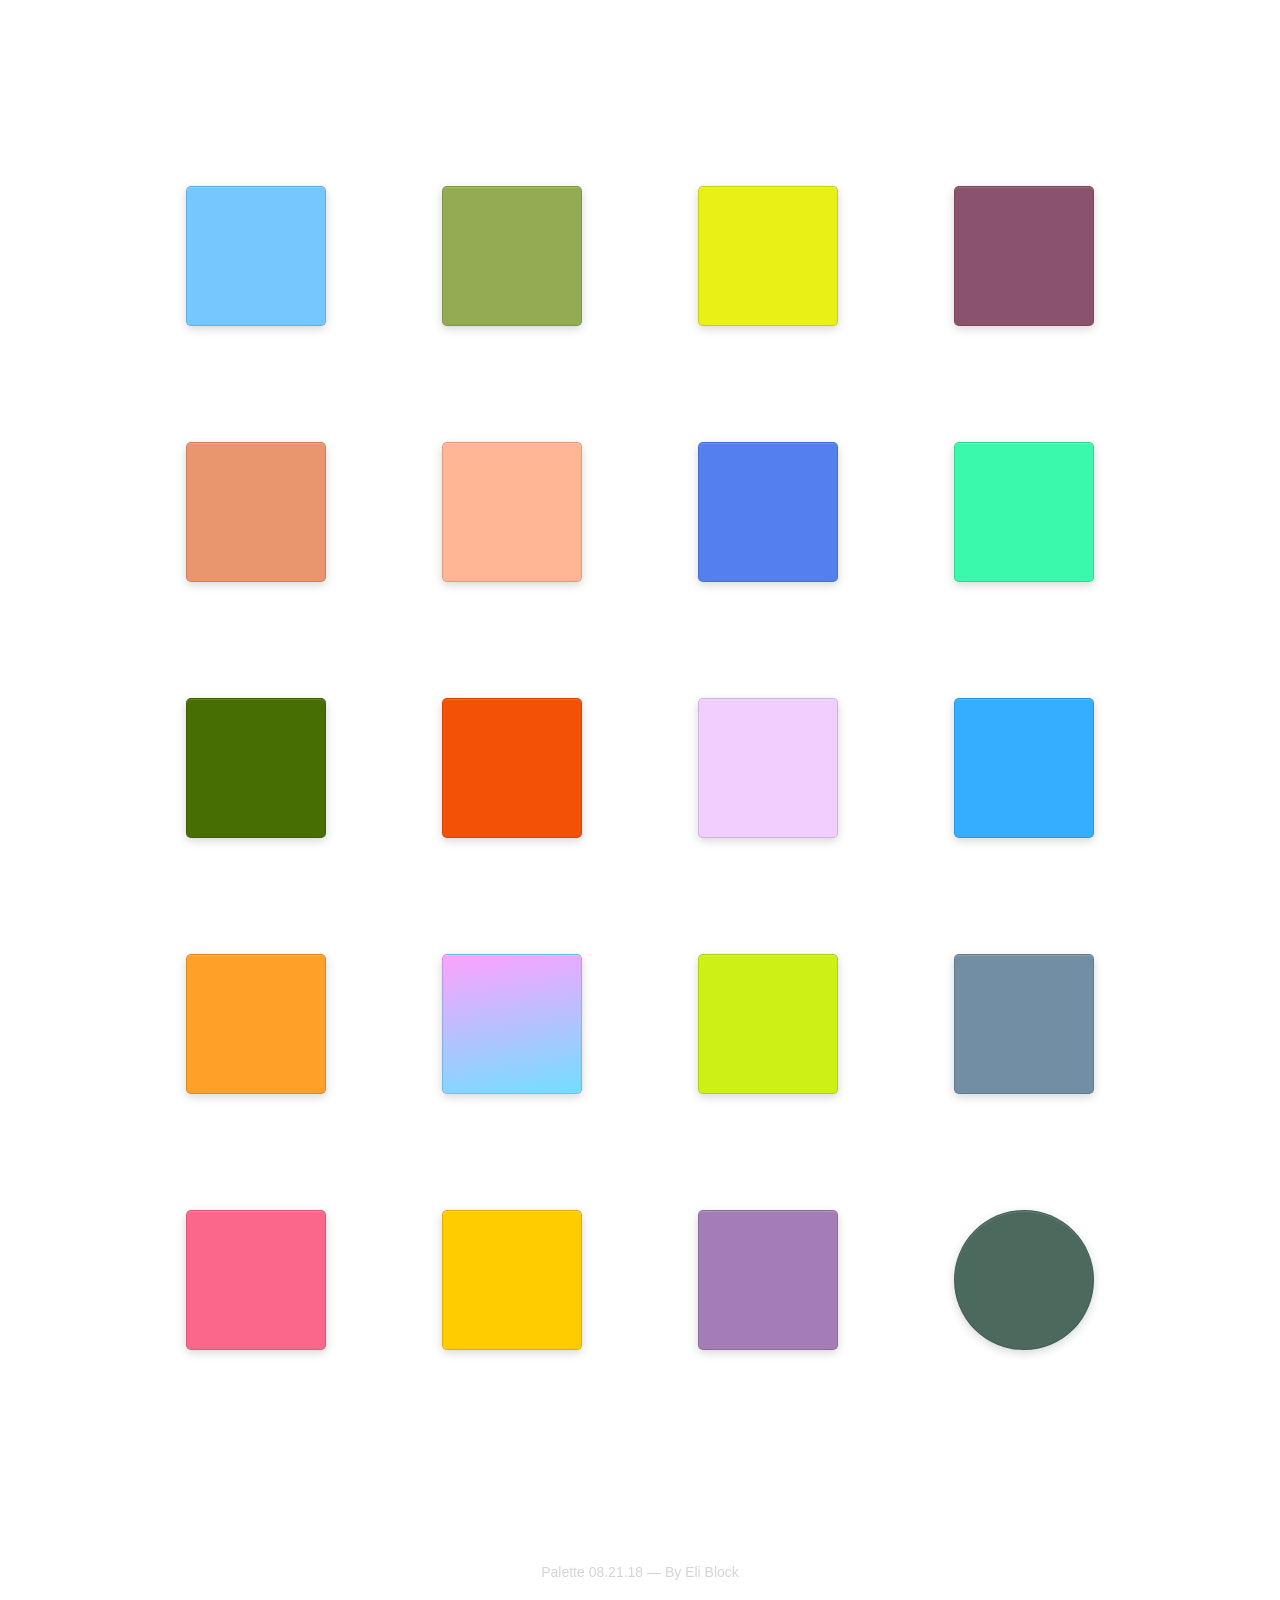
==== index.html @ 7d936fb3 "Upload from WebFlow Export" ====
<!DOCTYPE html>
<!--  This site was created in Webflow. http://www.webflow.com  -->
<!--  Last Published: Sat Jul 21 2018 19:53:54 GMT+0000 (UTC)  -->
<html data-wf-page="5b53590d4486f887988ba189" data-wf-site="5b53590d4486f80ba18ba188">
<head>
  <meta charset="utf-8">
  <title>Palette 08.21.18</title>
  <meta content="width=device-width, initial-scale=1" name="viewport">
  <meta content="Webflow" name="generator">
  <link href="css/normalize.css" rel="stylesheet" type="text/css">
  <link href="css/webflow.css" rel="stylesheet" type="text/css">
  <link href="css/palette2018.webflow.css" rel="stylesheet" type="text/css">
  <!-- [if lt IE 9]><script src="https://cdnjs.cloudflare.com/ajax/libs/html5shiv/3.7.3/html5shiv.min.js" type="text/javascript"></script><![endif] -->
  <script type="text/javascript">!function(o,c){var n=c.documentElement,t=" w-mod-";n.className+=t+"js",("ontouchstart"in o||o.DocumentTouch&&c instanceof DocumentTouch)&&(n.className+=t+"touch")}(window,document);</script>
  <link href="https://daks2k3a4ib2z.cloudfront.net/img/favicon.ico" rel="shortcut icon" type="image/x-icon">
  <link href="https://daks2k3a4ib2z.cloudfront.net/img/webclip.png" rel="apple-touch-icon">
</head>
<body>
  <div class="palette-container w-hidden-small w-hidden-tiny">
    <div class="color-row w-row">
      <div class="column w-col w-col-3 w-col-small-small-stack w-col-tiny-tiny-stack">
        <div class="color-1"><strong>#77C7FF</strong><br>Blueprint</div>
      </div>
      <div class="column-2 w-col w-col-3 w-col-small-small-stack w-col-tiny-tiny-stack">
        <div class="color-2"><strong>#93AC54</strong><br>Powder Green</div>
      </div>
      <div class="column-3 w-col w-col-3 w-col-small-small-stack w-col-tiny-tiny-stack">
        <div class="color-3"><strong>#E8F115</strong><br>Summer Green</div>
      </div>
      <div class="column-4 w-col w-col-3 w-col-small-small-stack w-col-tiny-tiny-stack">
        <div class="color-4"><strong>#8A526D</strong><br>Dark Plum</div>
      </div>
    </div>
    <div class="color-row w-row">
      <div class="column w-col w-col-3">
        <div class="color-5"><strong>#E9966F</strong><br>Dark Peach</div>
      </div>
      <div class="column-2 w-col w-col-3">
        <div class="color-6"><strong>#FFB694</strong><br>Light Peach</div>
      </div>
      <div class="column-3 w-col w-col-3">
        <div class="color-7"><strong>#547FEE</strong><br>Gate Blue</div>
      </div>
      <div class="column-4 w-col w-col-3">
        <div class="color-8"><strong>#3AF8AC</strong><br>Insight Teal</div>
      </div>
    </div>
    <div class="color-row w-row">
      <div class="column w-col w-col-3">
        <div class="color-9"><strong>#476E02</strong><br>Favorite Green</div>
      </div>
      <div class="column-2 w-col w-col-3">
        <div class="color-10"><strong>#F35206</strong><br>Foundation Red</div>
      </div>
      <div class="column-3 w-col w-col-3">
        <div class="color-11"><strong>#F0CFFF</strong><br>Eighth Grade</div>
      </div>
      <div class="column-4 w-col w-col-3">
        <div class="color-12"><strong>#34AEFF</strong><br>Solid Blue</div>
      </div>
    </div>
    <div class="color-row w-row">
      <div class="column w-col w-col-3">
        <div class="color-13"><strong>#FFA128</strong><br>Mandarinello</div>
      </div>
      <div class="column-2 w-col w-col-3">
        <div class="color-14"><strong>#FDA2FD<br>#73DEFF</strong><br>Hinn Social</div>
      </div>
      <div class="column-3 w-col w-col-3">
        <div class="color-15"><strong>#CEF115</strong><br>Ye Green</div>
      </div>
      <div class="column-4 w-col w-col-3">
        <div class="color-16"><strong>#718EA5</strong><br>Pleasant Grey</div>
      </div>
    </div>
    <div class="color-row w-row">
      <div class="column w-col w-col-3">
        <div class="color-17"><strong>#FA678A</strong><br>Trophy Pink</div>
      </div>
      <div class="column-2 w-col w-col-3">
        <div class="color-18"><strong>#FC0FC0</strong><br>Picasso Yellow</div>
      </div>
      <div class="column-3 w-col w-col-3">
        <div class="color-19"><strong>#A47DB6</strong><br>Rough Purple</div>
      </div>
      <div class="column-4 w-col w-col-3">
        <div class="color-20"><strong>#4C695E</strong><br>Gloom</div>
      </div>
    </div>
  </div>
  <div class="palette-container w-hidden-main w-hidden-medium">
    <div class="color-row w-row">
      <div class="column w-col w-col-6">
        <div class="color-1"><strong>#77C7FF</strong><br>Blueprint</div>
      </div>
      <div class="column-2 w-col w-col-6">
        <div class="color-2"><strong>#93AC54</strong><br>Powder Green</div>
      </div>
    </div>
    <div class="color-row w-row">
      <div class="column w-col w-col-6 w-col-small-small-stack">
        <div class="color-3"><strong>#E8F115</strong><br>Summer Green</div>
      </div>
      <div class="column-2 w-col w-col-6 w-col-small-small-stack">
        <div class="color-4"><strong>#8A526D</strong><br>Dark Plum</div>
      </div>
    </div>
    <div class="color-row w-row">
      <div class="column w-col w-col-6">
        <div class="color-5"><strong>#E9966F</strong><br>Dark Peach</div>
      </div>
      <div class="column-2 w-col w-col-6">
        <div class="color-6"><strong>#FFB694</strong><br>Light Peach</div>
      </div>
    </div>
    <div class="color-row w-row">
      <div class="column w-col w-col-6">
        <div class="color-7"><strong>#547FEE</strong><br>Gate Blue</div>
      </div>
      <div class="column-2 w-col w-col-6">
        <div class="color-8"><strong>#3AF8AC</strong><br>Insight Teal</div>
      </div>
    </div>
    <div class="color-row w-row">
      <div class="column w-col w-col-6">
        <div class="color-9"><strong>#476E02</strong><br>Favorite Green</div>
      </div>
      <div class="column-2 w-col w-col-6">
        <div class="color-10"><strong>#F35206</strong><br>Foundation Red</div>
      </div>
    </div>
    <div class="color-row w-row">
      <div class="column w-col w-col-6">
        <div class="color-11"><strong>#F0CFFF</strong><br>Eighth Grade</div>
      </div>
      <div class="column-2 w-col w-col-6">
        <div class="color-12"><strong>#34AEFF</strong><br>Solid Blue</div>
      </div>
    </div>
    <div class="color-row w-row">
      <div class="column w-col w-col-6">
        <div class="color-13"><strong>#FFA128</strong><br>Mandarinello</div>
      </div>
      <div class="column-2 w-col w-col-6">
        <div class="color-14"><strong>#FDA2FD<br>#73DEFF</strong><br>Hinn Social</div>
      </div>
    </div>
    <div class="color-row w-row">
      <div class="column w-col w-col-6">
        <div class="color-15"><strong>#CEF115</strong><br>Ye Green</div>
      </div>
      <div class="column-2 w-col w-col-6">
        <div class="color-16"><strong>#718EA5</strong><br>Pleasant Grey</div>
      </div>
    </div>
    <div class="color-row w-row">
      <div class="column w-col w-col-6">
        <div class="color-17"><strong>#FA678A</strong><br>Trophy Pink</div>
      </div>
      <div class="column-2 w-col w-col-6">
        <div class="color-18"><strong>#FC0FC0</strong><br>Picasso Yellow</div>
      </div>
    </div>
    <div class="color-row w-row">
      <div class="column w-col w-col-6">
        <div class="color-19"><strong>#A47DB6</strong><br>Rough Purple</div>
      </div>
      <div class="column-2 w-col w-col-6">
        <div class="color-20"><strong>#4C695E</strong><br>Gloom</div>
      </div>
    </div>
  </div>
  <div class="footer">
    <div class="text-block">Palette 08.21.18 — By <a href="http://eli-block.com" target="_blank" class="link-footer">Eli Block</a></div>
  </div>
  <script src="https://code.jquery.com/jquery-3.3.1.min.js" type="text/javascript" integrity="sha256-FgpCb/KJQlLNfOu91ta32o/NMZxltwRo8QtmkMRdAu8=" crossorigin="anonymous"></script>
  <script src="js/webflow.js" type="text/javascript"></script>
  <!-- [if lte IE 9]><script src="https://cdnjs.cloudflare.com/ajax/libs/placeholders/3.0.2/placeholders.min.js"></script><![endif] -->
</body>
</html>
---- css/webflow.css ----
@font-face {
  font-family: 'webflow-icons';
  src: url("[data-uri]") format('truetype');
  font-weight: normal;
  font-style: normal;
}
[class^="w-icon-"],
[class*=" w-icon-"] {
  /* use !important to prevent issues with browser extensions that change fonts */
  font-family: 'webflow-icons' !important;
  speak: none;
  font-style: normal;
  font-weight: normal;
  font-variant: normal;
  text-transform: none;
  line-height: 1;
  /* Better Font Rendering =========== */
  -webkit-font-smoothing: antialiased;
  -moz-osx-font-smoothing: grayscale;
}
.w-icon-slider-right:before {
  content: "\e600";
}
.w-icon-slider-left:before {
  content: "\e601";
}
.w-icon-nav-menu:before {
  content: "\e602";
}
.w-icon-arrow-down:before,
.w-icon-dropdown-toggle:before {
  content: "\e603";
}
.w-icon-file-upload-remove:before {
  content: "\e900";
}
* {
  -webkit-box-sizing: border-box;
  -moz-box-sizing: border-box;
  box-sizing: border-box;
}
html {
  height: 100%;
}
body {
  margin: 0;
  min-height: 100%;
  background-color: #fff;
  font-family: Arial, sans-serif;
  font-size: 14px;
  line-height: 20px;
  color: #333;
}
img {
  max-width: 100%;
  vertical-align: middle;
  display: inline-block;
}
html.w-mod-touch * {
  background-attachment: scroll !important;
}
.w-block {
  display: block;
}
.w-inline-block {
  max-width: 100%;
  display: inline-block;
}
.w-clearfix:before,
.w-clearfix:after {
  content: " ";
  display: table;
}
.w-clearfix:after {
  clear: both;
}
.w-hidden {
  display: none;
}
.w-button {
  display: inline-block;
  padding: 9px 15px;
  background-color: #3898EC;
  color: white;
  border: 0;
  line-height: inherit;
  text-decoration: none;
  cursor: pointer;
  border-radius: 0;
}
input.w-button {
  -webkit-appearance: button;
}
html[data-w-dynpage] [data-w-cloak] {
  color: transparent !important;
}
.w-webflow-badge,
.w-webflow-badge * {
  position: static;
  left: auto;
  top: auto;
  right: auto;
  bottom: auto;
  z-index: auto;
  display: block;
  visibility: visible;
  overflow: visible;
  overflow-x: visible;
  overflow-y: visible;
  box-sizing: border-box;
  width: auto;
  height: auto;
  max-height: none;
  max-width: none;
  min-height: 0;
  min-width: 0;
  margin: 0;
  padding: 0;
  float: none;
  clear: none;
  border: 0 none transparent;
  border-radius: 0;
  background: none;
  background-image: none;
  background-position: 0% 0%;
  background-size: auto auto;
  background-repeat: repeat;
  background-origin: padding-box;
  background-clip: border-box;
  background-attachment: scroll;
  background-color: transparent;
  box-shadow: none;
  opacity: 1.0;
  transform: none;
  transition: none;
  direction: ltr;
  font-family: inherit;
  font-weight: inherit;
  color: inherit;
  font-size: inherit;
  line-height: inherit;
  font-style: inherit;
  font-variant: inherit;
  text-align: inherit;
  letter-spacing: inherit;
  text-decoration: inherit;
  text-indent: 0;
  text-transform: inherit;
  list-style-type: disc;
  text-shadow: none;
  font-smoothing: auto;
  vertical-align: baseline;
  cursor: inherit;
  white-space: inherit;
  word-break: normal;
  word-spacing: normal;
  word-wrap: normal;
}
.w-webflow-badge {
  position: fixed !important;
  display: inline-block !important;
  visibility: visible !important;
  opacity: 1 !important;
  z-index: 2147483647 !important;
  top: auto !important;
  right: 12px !important;
  bottom: 12px !important;
  left: auto !important;
  color: #AAADB0 !important;
  background-color: #fff !important;
  border-radius: 3px !important;
  padding: 6px 8px 6px 6px !important;
  font-size: 12px !important;
  opacity: 1.0 !important;
  line-height: 14px !important;
  text-decoration: none !important;
  transform: none !important;
  margin: 0 !important;
  width: auto !important;
  height: auto !important;
  overflow: visible !important;
  white-space: nowrap;
  box-shadow: 0 0 0 1px rgba(0, 0, 0, 0.1), 0px 1px 3px rgba(0, 0, 0, 0.1);
}
.w-webflow-badge > img {
  display: inline-block !important;
  visibility: visible !important;
  opacity: 1 !important;
  vertical-align: middle !important;
}
h1,
h2,
h3,
h4,
h5,
h6 {
  font-weight: bold;
  margin-bottom: 10px;
}
h1 {
  font-size: 38px;
  line-height: 44px;
  margin-top: 20px;
}
h2 {
  font-size: 32px;
  line-height: 36px;
  margin-top: 20px;
}
h3 {
  font-size: 24px;
  line-height: 30px;
  margin-top: 20px;
}
h4 {
  font-size: 18px;
  line-height: 24px;
  margin-top: 10px;
}
h5 {
  font-size: 14px;
  line-height: 20px;
  margin-top: 10px;
}
h6 {
  font-size: 12px;
  line-height: 18px;
  margin-top: 10px;
}
p {
  margin-top: 0;
  margin-bottom: 10px;
}
blockquote {
  margin: 0 0 10px 0;
  padding: 10px 20px;
  border-left: 5px solid #E2E2E2;
  font-size: 18px;
  line-height: 22px;
}
figure {
  margin: 0;
  margin-bottom: 10px;
}
figcaption {
  margin-top: 5px;
  text-align: center;
}
ul,
ol {
  margin-top: 0px;
  margin-bottom: 10px;
  padding-left: 40px;
}
.w-list-unstyled {
  padding-left: 0;
  list-style: none;
}
.w-embed:before,
.w-embed:after {
  content: " ";
  display: table;
}
.w-embed:after {
  clear: both;
}
.w-video {
  width: 100%;
  position: relative;
  padding: 0;
}
.w-video iframe,
.w-video object,
.w-video embed {
  position: absolute;
  top: 0;
  left: 0;
  width: 100%;
  height: 100%;
}
fieldset {
  padding: 0;
  margin: 0;
  border: 0;
}
button,
html input[type="button"],
input[type="reset"] {
  border: 0;
  cursor: pointer;
  -webkit-appearance: button;
}
.w-form {
  margin: 0 0 15px;
}
.w-form-done {
  display: none;
  padding: 20px;
  text-align: center;
  background-color: #dddddd;
}
.w-form-fail {
  display: none;
  margin-top: 10px;
  padding: 10px;
  background-color: #ffdede;
}
label {
  display: block;
  margin-bottom: 5px;
  font-weight: bold;
}
.w-input,
.w-select {
  display: block;
  width: 100%;
  height: 38px;
  padding: 8px 12px;
  margin-bottom: 10px;
  font-size: 14px;
  line-height: 1.428571429;
  color: #333333;
  vertical-align: middle;
  background-color: #ffffff;
  border: 1px solid #cccccc;
}
.w-input:-moz-placeholder,
.w-select:-moz-placeholder {
  color: #999;
}
.w-input::-moz-placeholder,
.w-select::-moz-placeholder {
  color: #999;
  opacity: 1;
}
.w-input:-ms-input-placeholder,
.w-select:-ms-input-placeholder {
  color: #999;
}
.w-input::-webkit-input-placeholder,
.w-select::-webkit-input-placeholder {
  color: #999;
}
.w-input:focus,
.w-select:focus {
  border-color: #3898EC;
  outline: 0;
}
.w-input[disabled],
.w-select[disabled],
.w-input[readonly],
.w-select[readonly],
fieldset[disabled] .w-input,
fieldset[disabled] .w-select {
  cursor: not-allowed;
  background-color: #eeeeee;
}
textarea.w-input,
textarea.w-select {
  height: auto;
}
.w-select {
  background-image: -webkit-linear-gradient(white 0%, #f3f3f3 100%);
  background-image: linear-gradient(white 0%, #f3f3f3 100%);
}
.w-select[multiple] {
  height: auto;
}
.w-form-label {
  display: inline-block;
  cursor: pointer;
  font-weight: normal;
  margin-bottom: 0px;
}
.w-checkbox,
.w-radio {
  display: block;
  margin-bottom: 5px;
  padding-left: 20px;
}
.w-checkbox:before,
.w-radio:before,
.w-checkbox:after,
.w-radio:after {
  content: " ";
  display: table;
}
.w-checkbox:after,
.w-radio:after {
  clear: both;
}
.w-checkbox-input,
.w-radio-input {
  margin: 4px 0 0;
  margin-top: 1px \9;
  line-height: normal;
  float: left;
  margin-left: -20px;
}
.w-radio-input {
  margin-top: 3px;
}
.w-file-upload {
  display: block;
  margin-bottom: 10px;
}
.w-file-upload-input {
  width: 0.1px;
  height: 0.1px;
  opacity: 0;
  overflow: hidden;
  position: absolute;
  z-index: -100;
}
.w-file-upload-default,
.w-file-upload-uploading,
.w-file-upload-success {
  display: inline-block;
  color: #333333;
}
.w-file-upload-error {
  display: block;
  margin-top: 10px;
}
.w-file-upload-default.w-hidden,
.w-file-upload-uploading.w-hidden,
.w-file-upload-error.w-hidden,
.w-file-upload-success.w-hidden {
  display: none;
}
.w-file-upload-uploading-btn {
  display: inline-block;
  font-size: 14px;
  font-weight: normal;
  cursor: pointer;
  margin: 0;
  padding: 8px 12px 8px 40px;
  border: 1px solid #cccccc;
  background-color: #fafafa;
  background-image: url("[data-uri]");
  background-position: 12px 50%;
  background-size: 20px 20px;
  background-repeat: no-repeat;
}
.w-file-upload-file {
  display: flex;
  flex-grow: 1;
  justify-content: space-between;
  margin: 0;
  padding: 8px 9px 8px 11px;
  border: 1px solid #cccccc;
  background-color: #fafafa;
}
.w-file-upload-file-name {
  font-size: 14px;
  font-weight: normal;
  display: block;
}
.w-file-remove-link {
  margin-top: 3px;
  margin-left: 10px;
  width: auto;
  height: auto;
  padding: 3px;
  display: block;
  cursor: pointer;
}
.w-icon-file-upload-remove {
  margin: auto;
  font-size: 10px;
}
.w-file-upload-error-msg {
  display: inline-block;
  color: #ea384c;
  padding: 2px 0;
}
.w-file-upload-info {
  display: inline-block;
  line-height: 38px;
  padding: 0 12px;
}
.w-file-upload-label {
  display: inline-block;
  font-size: 14px;
  font-weight: normal;
  cursor: pointer;
  margin: 0;
  padding: 8px 12px 8px 40px;
  border: 1px solid #cccccc;
  background-color: #fafafa;
  background-image: url("[data-uri]");
  background-position: 12px 50%;
  background-size: 20px 20px;
  background-repeat: no-repeat;
}
.w-icon-file-upload {
  width: 20px;
  height: 20px;
  margin-right: 8px;
}
.w-icon-file-upload-svg {
  width: 100%;
  height: 100%;
}
.w-container {
  margin-left: auto;
  margin-right: auto;
  max-width: 940px;
}
.w-container:before,
.w-container:after {
  content: " ";
  display: table;
}
.w-container:after {
  clear: both;
}
.w-container .w-row {
  margin-left: -10px;
  margin-right: -10px;
}
.w-row:before,
.w-row:after {
  content: " ";
  display: table;
}
.w-row:after {
  clear: both;
}
.w-row .w-row {
  margin-left: 0;
  margin-right: 0;
}
.w-col {
  position: relative;
  float: left;
  width: 100%;
  min-height: 1px;
  padding-left: 10px;
  padding-right: 10px;
}
.w-col .w-col {
  padding-left: 0;
  padding-right: 0;
}
.w-col-1 {
  width: 8.33333333%;
}
.w-col-2 {
  width: 16.66666667%;
}
.w-col-3 {
  width: 25%;
}
.w-col-4 {
  width: 33.33333333%;
}
.w-col-5 {
  width: 41.66666667%;
}
.w-col-6 {
  width: 50%;
}
.w-col-7 {
  width: 58.33333333%;
}
.w-col-8 {
  width: 66.66666667%;
}
.w-col-9 {
  width: 75%;
}
.w-col-10 {
  width: 83.33333333%;
}
.w-col-11 {
  width: 91.66666667%;
}
.w-col-12 {
  width: 100%;
}
.w-hidden-main {
  display: none !important;
}
@media screen and (max-width: 991px) {
  .w-container {
    max-width: 728px;
  }
  .w-hidden-main {
    display: inherit !important;
  }
  .w-hidden-medium {
    display: none !important;
  }
  .w-col-medium-1 {
    width: 8.33333333%;
  }
  .w-col-medium-2 {
    width: 16.66666667%;
  }
  .w-col-medium-3 {
    width: 25%;
  }
  .w-col-medium-4 {
    width: 33.33333333%;
  }
  .w-col-medium-5 {
    width: 41.66666667%;
  }
  .w-col-medium-6 {
    width: 50%;
  }
  .w-col-medium-7 {
    width: 58.33333333%;
  }
  .w-col-medium-8 {
    width: 66.66666667%;
  }
  .w-col-medium-9 {
    width: 75%;
  }
  .w-col-medium-10 {
    width: 83.33333333%;
  }
  .w-col-medium-11 {
    width: 91.66666667%;
  }
  .w-col-medium-12 {
    width: 100%;
  }
  .w-col-stack {
    width: 100%;
    left: auto;
    right: auto;
  }
}
@media screen and (max-width: 767px) {
  .w-hidden-main {
    display: inherit !important;
  }
  .w-hidden-medium {
    display: inherit !important;
  }
  .w-hidden-small {
    display: none !important;
  }
  .w-row,
  .w-container .w-row {
    margin-left: 0;
    margin-right: 0;
  }
  .w-col {
    width: 100%;
    left: auto;
    right: auto;
  }
  .w-col-small-1 {
    width: 8.33333333%;
  }
  .w-col-small-2 {
    width: 16.66666667%;
  }
  .w-col-small-3 {
    width: 25%;
  }
  .w-col-small-4 {
    width: 33.33333333%;
  }
  .w-col-small-5 {
    width: 41.66666667%;
  }
  .w-col-small-6 {
    width: 50%;
  }
  .w-col-small-7 {
    width: 58.33333333%;
  }
  .w-col-small-8 {
    width: 66.66666667%;
  }
  .w-col-small-9 {
    width: 75%;
  }
  .w-col-small-10 {
    width: 83.33333333%;
  }
  .w-col-small-11 {
    width: 91.66666667%;
  }
  .w-col-small-12 {
    width: 100%;
  }
}
@media screen and (max-width: 479px) {
  .w-container {
    max-width: none;
  }
  .w-hidden-main {
    display: inherit !important;
  }
  .w-hidden-medium {
    display: inherit !important;
  }
  .w-hidden-small {
    display: inherit !important;
  }
  .w-hidden-tiny {
    display: none !important;
  }
  .w-col {
    width: 100%;
  }
  .w-col-tiny-1 {
    width: 8.33333333%;
  }
  .w-col-tiny-2 {
    width: 16.66666667%;
  }
  .w-col-tiny-3 {
    width: 25%;
  }
  .w-col-tiny-4 {
    width: 33.33333333%;
  }
  .w-col-tiny-5 {
    width: 41.66666667%;
  }
  .w-col-tiny-6 {
    width: 50%;
  }
  .w-col-tiny-7 {
    width: 58.33333333%;
  }
  .w-col-tiny-8 {
    width: 66.66666667%;
  }
  .w-col-tiny-9 {
    width: 75%;
  }
  .w-col-tiny-10 {
    width: 83.33333333%;
  }
  .w-col-tiny-11 {
    width: 91.66666667%;
  }
  .w-col-tiny-12 {
    width: 100%;
  }
}
.w-widget {
  position: relative;
}
.w-widget-map {
  width: 100%;
  height: 400px;
}
.w-widget-map label {
  width: auto;
  display: inline;
}
.w-widget-map img {
  max-width: inherit;
}
.w-widget-map .gm-style-iw {
  width: 90% !important;
  height: auto !important;
  top: 7px !important;
  left: 6% !important;
  display: inline;
  text-align: center;
  overflow: hidden;
}
.w-widget-map .gm-style-iw + div {
  display: none;
}
.w-widget-twitter {
  overflow: hidden;
}
.w-widget-twitter-count-shim {
  display: inline-block;
  vertical-align: top;
  position: relative;
  width: 28px;
  height: 20px;
  text-align: center;
  background: white;
  border: #758696 solid 1px;
  border-radius: 3px;
}
.w-widget-twitter-count-shim * {
  pointer-events: none;
  -webkit-user-select: none;
  -moz-user-select: none;
  -ms-user-select: none;
  user-select: none;
}
.w-widget-twitter-count-shim .w-widget-twitter-count-inner {
  position: relative;
  font-size: 15px;
  line-height: 12px;
  text-align: center;
  color: #999;
  font-family: serif;
}
.w-widget-twitter-count-shim .w-widget-twitter-count-clear {
  position: relative;
  display: block;
}
.w-widget-twitter-count-shim.w--large {
  width: 36px;
  height: 28px;
  margin-left: 7px;
}
.w-widget-twitter-count-shim.w--large .w-widget-twitter-count-inner {
  font-size: 18px;
  line-height: 18px;
}
.w-widget-twitter-count-shim:not(.w--vertical) {
  margin-left: 5px;
  margin-right: 8px;
}
.w-widget-twitter-count-shim:not(.w--vertical).w--large {
  margin-left: 6px;
}
.w-widget-twitter-count-shim:not(.w--vertical):before,
.w-widget-twitter-count-shim:not(.w--vertical):after {
  top: 50%;
  left: 0;
  border: solid transparent;
  content: " ";
  height: 0;
  width: 0;
  position: absolute;
  pointer-events: none;
}
.w-widget-twitter-count-shim:not(.w--vertical):before {
  border-color: rgba(117, 134, 150, 0);
  border-right-color: #5d6c7b;
  border-width: 4px;
  margin-left: -9px;
  margin-top: -4px;
}
.w-widget-twitter-count-shim:not(.w--vertical).w--large:before {
  border-width: 5px;
  margin-left: -10px;
  margin-top: -5px;
}
.w-widget-twitter-count-shim:not(.w--vertical):after {
  border-color: rgba(255, 255, 255, 0);
  border-right-color: white;
  border-width: 4px;
  margin-left: -8px;
  margin-top: -4px;
}
.w-widget-twitter-count-shim:not(.w--vertical).w--large:after {
  border-width: 5px;
  margin-left: -9px;
  margin-top: -5px;
}
.w-widget-twitter-count-shim.w--vertical {
  width: 61px;
  height: 33px;
  margin-bottom: 8px;
}
.w-widget-twitter-count-shim.w--vertical:before,
.w-widget-twitter-count-shim.w--vertical:after {
  top: 100%;
  left: 50%;
  border: solid transparent;
  content: " ";
  height: 0;
  width: 0;
  position: absolute;
  pointer-events: none;
}
.w-widget-twitter-count-shim.w--vertical:before {
  border-color: rgba(117, 134, 150, 0);
  border-top-color: #5d6c7b;
  border-width: 5px;
  margin-left: -5px;
}
.w-widget-twitter-count-shim.w--vertical:after {
  border-color: rgba(255, 255, 255, 0);
  border-top-color: white;
  border-width: 4px;
  margin-left: -4px;
}
.w-widget-twitter-count-shim.w--vertical .w-widget-twitter-count-inner {
  font-size: 18px;
  line-height: 22px;
}
.w-widget-twitter-count-shim.w--vertical.w--large {
  width: 76px;
}
.w-widget-gplus {
  overflow: hidden;
}
.w-background-video {
  position: relative;
  overflow: hidden;
  height: 500px;
  color: white;
}
.w-background-video > video {
  background-size: cover;
  background-position: 50% 50%;
  position: absolute;
  right: -100%;
  bottom: -100%;
  top: -100%;
  left: -100%;
  margin: auto;
  min-width: 100%;
  min-height: 100%;
  z-index: -100;
}
.w-background-video > video::-webkit-media-controls-start-playback-button {
  display: none !important;
  -webkit-appearance: none;
}
.w-slider {
  position: relative;
  height: 300px;
  text-align: center;
  background: #dddddd;
  clear: both;
  -webkit-tap-highlight-color: rgba(0, 0, 0, 0);
  tap-highlight-color: rgba(0, 0, 0, 0);
}
.w-slider-mask {
  position: relative;
  display: block;
  overflow: hidden;
  z-index: 1;
  left: 0;
  right: 0;
  height: 100%;
  white-space: nowrap;
}
.w-slide {
  position: relative;
  display: inline-block;
  vertical-align: top;
  width: 100%;
  height: 100%;
  white-space: normal;
  text-align: left;
}
.w-slider-nav {
  position: absolute;
  z-index: 2;
  top: auto;
  right: 0;
  bottom: 0;
  left: 0;
  margin: auto;
  padding-top: 10px;
  height: 40px;
  text-align: center;
  -webkit-tap-highlight-color: rgba(0, 0, 0, 0);
  tap-highlight-color: rgba(0, 0, 0, 0);
}
.w-slider-nav.w-round > div {
  border-radius: 100%;
}
.w-slider-nav.w-num > div {
  width: auto;
  height: auto;
  padding: 0.2em 0.5em;
  font-size: inherit;
  line-height: inherit;
}
.w-slider-nav.w-shadow > div {
  box-shadow: 0 0 3px rgba(51, 51, 51, 0.4);
}
.w-slider-nav-invert {
  color: #fff;
}
.w-slider-nav-invert > div {
  background-color: rgba(34, 34, 34, 0.4);
}
.w-slider-nav-invert > div.w-active {
  background-color: #222;
}
.w-slider-dot {
  position: relative;
  display: inline-block;
  width: 1em;
  height: 1em;
  background-color: rgba(255, 255, 255, 0.4);
  cursor: pointer;
  margin: 0 3px 0.5em;
  transition: background-color 100ms, color 100ms;
}
.w-slider-dot.w-active {
  background-color: #fff;
}
.w-slider-arrow-left,
.w-slider-arrow-right {
  position: absolute;
  width: 80px;
  top: 0;
  right: 0;
  bottom: 0;
  left: 0;
  margin: auto;
  cursor: pointer;
  overflow: hidden;
  color: white;
  font-size: 40px;
  -webkit-tap-highlight-color: rgba(0, 0, 0, 0);
  tap-highlight-color: rgba(0, 0, 0, 0);
  -webkit-user-select: none;
  -moz-user-select: none;
  -ms-user-select: none;
  user-select: none;
}
.w-slider-arrow-left [class^="w-icon-"],
.w-slider-arrow-right [class^="w-icon-"],
.w-slider-arrow-left [class*=" w-icon-"],
.w-slider-arrow-right [class*=" w-icon-"] {
  position: absolute;
}
.w-slider-arrow-left {
  z-index: 3;
  right: auto;
}
.w-slider-arrow-right {
  z-index: 4;
  left: auto;
}
.w-icon-slider-left,
.w-icon-slider-right {
  top: 0;
  right: 0;
  bottom: 0;
  left: 0;
  margin: auto;
  width: 1em;
  height: 1em;
}
.w-dropdown {
  display: inline-block;
  position: relative;
  text-align: left;
  margin-left: auto;
  margin-right: auto;
  z-index: 900;
}
.w-dropdown-btn,
.w-dropdown-toggle,
.w-dropdown-link {
  position: relative;
  vertical-align: top;
  text-decoration: none;
  color: #222222;
  padding: 20px;
  text-align: left;
  margin-left: auto;
  margin-right: auto;
  white-space: nowrap;
}
.w-dropdown-toggle {
  -webkit-user-select: none;
  -moz-user-select: none;
  -ms-user-select: none;
  user-select: none;
  display: inline-block;
  cursor: pointer;
  padding-right: 40px;
}
.w-icon-dropdown-toggle {
  position: absolute;
  top: 0;
  right: 0;
  bottom: 0;
  margin: auto;
  margin-right: 20px;
  width: 1em;
  height: 1em;
}
.w-dropdown-list {
  position: absolute;
  background: #dddddd;
  display: none;
  min-width: 100%;
}
.w-dropdown-list.w--open {
  display: block;
}
.w-dropdown-link {
  padding: 10px 20px;
  display: block;
  color: #222222;
}
.w-dropdown-link.w--current {
  color: #0082f3;
}
.w-nav[data-collapse="all"] .w-dropdown,
.w-nav[data-collapse="all"] .w-dropdown-toggle {
  display: block;
}
.w-nav[data-collapse="all"] .w-dropdown-list {
  position: static;
}
@media screen and (max-width: 991px) {
  .w-nav[data-collapse="medium"] .w-dropdown,
  .w-nav[data-collapse="medium"] .w-dropdown-toggle {
    display: block;
  }
  .w-nav[data-collapse="medium"] .w-dropdown-list {
    position: static;
  }
}
@media screen and (max-width: 767px) {
  .w-nav[data-collapse="small"] .w-dropdown,
  .w-nav[data-collapse="small"] .w-dropdown-toggle {
    display: block;
  }
  .w-nav[data-collapse="small"] .w-dropdown-list {
    position: static;
  }
  .w-nav-brand {
    padding-left: 10px;
  }
}
@media screen and (max-width: 479px) {
  .w-nav[data-collapse="tiny"] .w-dropdown,
  .w-nav[data-collapse="tiny"] .w-dropdown-toggle {
    display: block;
  }
  .w-nav[data-collapse="tiny"] .w-dropdown-list {
    position: static;
  }
}
/**
 * ## Note
 * Safari (on both iOS and OS X) does not handle viewport units (vh, vw) well.
 * For example percentage units do not work on descendants of elements that
 * have any dimensions expressed in viewport units. It also doesn’t handle them at
 * all in `calc()`.
 */
/**
 * Wrapper around all lightbox elements
 *
 * 1. Since the lightbox can receive focus, IE also gives it an outline.
 * 2. Fixes flickering on Chrome when a transition is in progress
 *    underneath the lightbox.
 */
.w-lightbox-backdrop {
  color: #000;
  cursor: auto;
  font-family: serif;
  font-size: medium;
  font-style: normal;
  font-variant: normal;
  font-weight: normal;
  letter-spacing: normal;
  line-height: normal;
  list-style: disc;
  text-align: start;
  text-indent: 0;
  text-shadow: none;
  text-transform: none;
  visibility: visible;
  white-space: normal;
  word-break: normal;
  word-spacing: normal;
  word-wrap: normal;
  position: fixed;
  top: 0;
  right: 0;
  bottom: 0;
  left: 0;
  color: #fff;
  font-family: "Helvetica Neue", Helvetica, Ubuntu, "Segoe UI", Verdana, sans-serif;
  font-size: 17px;
  line-height: 1.2;
  font-weight: 300;
  text-align: center;
  background: rgba(0, 0, 0, 0.9);
  z-index: 2000;
  outline: 0;
  /* 1 */
  opacity: 0;
  -webkit-user-select: none;
  -moz-user-select: none;
  -ms-user-select: none;
  -webkit-tap-highlight-color: transparent;
  -webkit-transform: translate(0, 0);
  /* 2 */
}
/**
 * Neat trick to bind the rubberband effect to our canvas instead of the whole
 * document on iOS. It also prevents a bug that causes the document underneath to scroll.
 */
.w-lightbox-backdrop,
.w-lightbox-container {
  height: 100%;
  overflow: auto;
  -webkit-overflow-scrolling: touch;
}
.w-lightbox-content {
  position: relative;
  height: 100vh;
  overflow: hidden;
}
.w-lightbox-view {
  position: absolute;
  width: 100vw;
  height: 100vh;
  opacity: 0;
}
.w-lightbox-view:before {
  content: "";
  height: 100vh;
}
/* .w-lightbox-content */
.w-lightbox-group,
.w-lightbox-group .w-lightbox-view,
.w-lightbox-group .w-lightbox-view:before {
  height: 86vh;
}
.w-lightbox-frame,
.w-lightbox-view:before {
  display: inline-block;
  vertical-align: middle;
}
/*
 * 1. Remove default margin set by user-agent on the <figure> element.
 */
.w-lightbox-figure {
  position: relative;
  margin: 0;
  /* 1 */
}
.w-lightbox-group .w-lightbox-figure {
  cursor: pointer;
}
/**
 * IE adds image dimensions as width and height attributes on the IMG tag,
 * but we need both width and height to be set to auto to enable scaling.
 */
.w-lightbox-img {
  width: auto;
  height: auto;
  max-width: none;
}
/**
 * 1. Reset if style is set by user on "All Images"
 */
.w-lightbox-image {
  display: block;
  float: none;
  /* 1 */
  max-width: 100vw;
  max-height: 100vh;
}
.w-lightbox-group .w-lightbox-image {
  max-height: 86vh;
}
.w-lightbox-caption {
  position: absolute;
  right: 0;
  bottom: 0;
  left: 0;
  padding: .5em 1em;
  background: rgba(0, 0, 0, 0.4);
  text-align: left;
  text-overflow: ellipsis;
  white-space: nowrap;
  overflow: hidden;
}
.w-lightbox-embed {
  position: absolute;
  top: 0;
  right: 0;
  bottom: 0;
  left: 0;
  width: 100%;
  height: 100%;
}
.w-lightbox-control {
  position: absolute;
  top: 0;
  width: 4em;
  background-size: 24px;
  background-repeat: no-repeat;
  background-position: center;
  cursor: pointer;
  -webkit-transition: all .3s;
  transition: all .3s;
}
.w-lightbox-left {
  display: none;
  bottom: 0;
  left: 0;
  /* <svg xmlns="http://www.w3.org/2000/svg" viewBox="-20 0 24 40" width="24" height="40"><g transform="rotate(45)"><path d="m0 0h5v23h23v5h-28z" opacity=".4"/><path d="m1 1h3v23h23v3h-26z" fill="#fff"/></g></svg> */
  background-image: url("[data-uri]");
}
.w-lightbox-right {
  display: none;
  right: 0;
  bottom: 0;
  /* <svg xmlns="http://www.w3.org/2000/svg" viewBox="-4 0 24 40" width="24" height="40"><g transform="rotate(45)"><path d="m0-0h28v28h-5v-23h-23z" opacity=".4"/><path d="m1 1h26v26h-3v-23h-23z" fill="#fff"/></g></svg> */
  background-image: url("[data-uri]");
}
/*
 * Without specifying the with and height inside the SVG, all versions of IE render the icon too small.
 * The bug does not seem to manifest itself if the elements are tall enough such as the above arrows.
 * (http://stackoverflow.com/questions/16092114/background-size-differs-in-internet-explorer)
 */
.w-lightbox-close {
  right: 0;
  height: 2.6em;
  /* <svg xmlns="http://www.w3.org/2000/svg" viewBox="-4 0 18 17" width="18" height="17"><g transform="rotate(45)"><path d="m0 0h7v-7h5v7h7v5h-7v7h-5v-7h-7z" opacity=".4"/><path d="m1 1h7v-7h3v7h7v3h-7v7h-3v-7h-7z" fill="#fff"/></g></svg> */
  background-image: url("[data-uri]");
  background-size: 18px;
}
/**
 * 1. All IE versions add extra space at the bottom without this.
 */
.w-lightbox-strip {
  position: absolute;
  bottom: 0;
  left: 0;
  right: 0;
  padding: 0 1vh;
  line-height: 0;
  /* 1 */
  white-space: nowrap;
  overflow-x: auto;
  overflow-y: hidden;
}
/*
 * 1. We use content-box to avoid having to do `width: calc(10vh + 2vw)`
 *    which doesn’t work in Safari anyway.
 * 2. Chrome renders images pixelated when switching to GPU. Making sure
 *    the parent is also rendered on the GPU (by setting translate3d for
 *    example) fixes this behavior.
 */
.w-lightbox-item {
  display: inline-block;
  width: 10vh;
  padding: 2vh 1vh;
  box-sizing: content-box;
  /* 1 */
  cursor: pointer;
  -webkit-transform: translate3d(0, 0, 0);
  /* 2 */
}
.w-lightbox-active {
  opacity: .3;
}
.w-lightbox-thumbnail {
  position: relative;
  height: 10vh;
  background: #222;
  overflow: hidden;
}
.w-lightbox-thumbnail-image {
  position: absolute;
  top: 0;
  left: 0;
}
.w-lightbox-thumbnail .w-lightbox-tall {
  top: 50%;
  width: 100%;
  -webkit-transform: translate(0, -50%);
  -ms-transform: translate(0, -50%);
  transform: translate(0, -50%);
}
.w-lightbox-thumbnail .w-lightbox-wide {
  left: 50%;
  height: 100%;
  -webkit-transform: translate(-50%, 0);
  -ms-transform: translate(-50%, 0);
  transform: translate(-50%, 0);
}
/*
 * Spinner
 *
 * Absolute pixel values are used to avoid rounding errors that would cause
 * the white spinning element to be misaligned with the track.
 */
.w-lightbox-spinner {
  position: absolute;
  top: 50%;
  left: 50%;
  box-sizing: border-box;
  width: 40px;
  height: 40px;
  margin-top: -20px;
  margin-left: -20px;
  border: 5px solid rgba(0, 0, 0, 0.4);
  border-radius: 50%;
  -webkit-animation: spin .8s infinite linear;
  animation: spin .8s infinite linear;
}
.w-lightbox-spinner:after {
  content: "";
  position: absolute;
  top: -4px;
  right: -4px;
  bottom: -4px;
  left: -4px;
  border: 3px solid transparent;
  border-bottom-color: #fff;
  border-radius: 50%;
}
/*
 * Utility classes
 */
.w-lightbox-hide {
  display: none;
}
.w-lightbox-noscroll {
  overflow: hidden;
}
@media (min-width: 768px) {
  .w-lightbox-content {
    height: 96vh;
    margin-top: 2vh;
  }
  .w-lightbox-view,
  .w-lightbox-view:before {
    height: 96vh;
  }
  /* .w-lightbox-content */
  .w-lightbox-group,
  .w-lightbox-group .w-lightbox-view,
  .w-lightbox-group .w-lightbox-view:before {
    height: 84vh;
  }
  .w-lightbox-image {
    max-width: 96vw;
    max-height: 96vh;
  }
  .w-lightbox-group .w-lightbox-image {
    max-width: 82.3vw;
    max-height: 84vh;
  }
  .w-lightbox-left,
  .w-lightbox-right {
    display: block;
    opacity: .5;
  }
  .w-lightbox-close {
    opacity: .8;
  }
  .w-lightbox-control:hover {
    opacity: 1;
  }
}
.w-lightbox-inactive,
.w-lightbox-inactive:hover {
  opacity: 0;
}
.w-richtext:before,
.w-richtext:after {
  content: " ";
  display: table;
}
.w-richtext:after {
  clear: both;
}
.w-richtext[contenteditable="true"]:before,
.w-richtext[contenteditable="true"]:after {
  white-space: initial;
}
.w-richtext ol,
.w-richtext ul {
  overflow: hidden;
}
.w-richtext .w-richtext-figure-selected.w-richtext-figure-type-video div:before,
.w-richtext .w-richtext-figure-selected[data-rt-type="video"] div:before {
  outline: 2px solid #2895f7;
}
.w-richtext .w-richtext-figure-selected.w-richtext-figure-type-image div,
.w-richtext .w-richtext-figure-selected[data-rt-type="image"] div {
  outline: 2px solid #2895f7;
}
.w-richtext figure.w-richtext-figure-type-video > div:before,
.w-richtext figure[data-rt-type="video"] > div:before {
  content: '';
  position: absolute;
  display: none;
  left: 0;
  top: 0;
  right: 0;
  bottom: 0;
  z-index: 1;
}
.w-richtext figure {
  position: relative;
  max-width: 60%;
}
.w-richtext figure > div:before {
  cursor: default!important;
}
.w-richtext figure img {
  width: 100%;
}
.w-richtext figure figcaption.w-richtext-figcaption-placeholder {
  opacity: 0.6;
}
.w-richtext figure div {
  /* fix incorrectly sized selection border in the data manager */
  font-size: 0px;
  color: transparent;
}
.w-richtext figure.w-richtext-figure-type-image,
.w-richtext figure[data-rt-type="image"] {
  display: table;
}
.w-richtext figure.w-richtext-figure-type-image > div,
.w-richtext figure[data-rt-type="image"] > div {
  display: inline-block;
}
.w-richtext figure.w-richtext-figure-type-image > figcaption,
.w-richtext figure[data-rt-type="image"] > figcaption {
  display: table-caption;
  caption-side: bottom;
}
.w-richtext figure.w-richtext-figure-type-video,
.w-richtext figure[data-rt-type="video"] {
  width: 60%;
  height: 0;
}
.w-richtext figure.w-richtext-figure-type-video iframe,
.w-richtext figure[data-rt-type="video"] iframe {
  position: absolute;
  top: 0;
  left: 0;
  width: 100%;
  height: 100%;
}
.w-richtext figure.w-richtext-figure-type-video > div,
.w-richtext figure[data-rt-type="video"] > div {
  width: 100%;
}
.w-richtext figure.w-richtext-align-center {
  margin-right: auto;
  margin-left: auto;
  clear: both;
}
.w-richtext figure.w-richtext-align-center.w-richtext-figure-type-image > div,
.w-richtext figure.w-richtext-align-center[data-rt-type="image"] > div {
  max-width: 100%;
}
.w-richtext figure.w-richtext-align-normal {
  clear: both;
}
.w-richtext figure.w-richtext-align-fullwidth {
  width: 100%;
  max-width: 100%;
  text-align: center;
  clear: both;
  display: block;
  margin-right: auto;
  margin-left: auto;
}
.w-richtext figure.w-richtext-align-fullwidth > div {
  display: inline-block;
  /* padding-bottom is used for aspect ratios in video figures
      we want the div to inherit that so hover/selection borders in the designer-canvas
      fit right*/
  padding-bottom: inherit;
}
.w-richtext figure.w-richtext-align-fullwidth > figcaption {
  display: block;
}
.w-richtext figure.w-richtext-align-floatleft {
  float: left;
  margin-right: 15px;
  clear: none;
}
.w-richtext figure.w-richtext-align-floatright {
  float: right;
  margin-left: 15px;
  clear: none;
}
.w-nav {
  position: relative;
  background: #dddddd;
  z-index: 1000;
}
.w-nav:before,
.w-nav:after {
  content: " ";
  display: table;
}
.w-nav:after {
  clear: both;
}
.w-nav-brand {
  position: relative;
  float: left;
  text-decoration: none;
  color: #333333;
}
.w-nav-link {
  position: relative;
  display: inline-block;
  vertical-align: top;
  text-decoration: none;
  color: #222222;
  padding: 20px;
  text-align: left;
  margin-left: auto;
  margin-right: auto;
}
.w-nav-link.w--current {
  color: #0082f3;
}
.w-nav-menu {
  position: relative;
  float: right;
}
.w--nav-menu-open {
  display: block !important;
  position: absolute;
  top: 100%;
  left: 0;
  right: 0;
  background: #C8C8C8;
  text-align: center;
  overflow: visible;
  min-width: 200px;
}
.w--nav-link-open {
  display: block;
  position: relative;
}
.w-nav-overlay {
  position: absolute;
  overflow: hidden;
  display: none;
  top: 100%;
  left: 0;
  right: 0;
  width: 100%;
}
.w-nav-overlay .w--nav-menu-open {
  top: 0;
}
.w-nav[data-animation="over-left"] .w-nav-overlay {
  width: auto;
}
.w-nav[data-animation="over-left"] .w-nav-overlay,
.w-nav[data-animation="over-left"] .w--nav-menu-open {
  right: auto;
  z-index: 1;
  top: 0;
}
.w-nav[data-animation="over-right"] .w-nav-overlay {
  width: auto;
}
.w-nav[data-animation="over-right"] .w-nav-overlay,
.w-nav[data-animation="over-right"] .w--nav-menu-open {
  left: auto;
  z-index: 1;
  top: 0;
}
.w-nav-button {
  position: relative;
  float: right;
  padding: 18px;
  font-size: 24px;
  display: none;
  cursor: pointer;
  -webkit-tap-highlight-color: rgba(0, 0, 0, 0);
  tap-highlight-color: rgba(0, 0, 0, 0);
  -webkit-user-select: none;
  -moz-user-select: none;
  -ms-user-select: none;
  user-select: none;
}
.w-nav-button.w--open {
  background-color: #C8C8C8;
  color: white;
}
.w-nav[data-collapse="all"] .w-nav-menu {
  display: none;
}
.w-nav[data-collapse="all"] .w-nav-button {
  display: block;
}
@media screen and (max-width: 991px) {
  .w-nav[data-collapse="medium"] .w-nav-menu {
    display: none;
  }
  .w-nav[data-collapse="medium"] .w-nav-button {
    display: block;
  }
}
@media screen and (max-width: 767px) {
  .w-nav[data-collapse="small"] .w-nav-menu {
    display: none;
  }
  .w-nav[data-collapse="small"] .w-nav-button {
    display: block;
  }
  .w-nav-brand {
    padding-left: 10px;
  }
}
@media screen and (max-width: 479px) {
  .w-nav[data-collapse="tiny"] .w-nav-menu {
    display: none;
  }
  .w-nav[data-collapse="tiny"] .w-nav-button {
    display: block;
  }
}
.w-tabs {
  position: relative;
}
.w-tabs:before,
.w-tabs:after {
  content: " ";
  display: table;
}
.w-tabs:after {
  clear: both;
}
.w-tab-menu {
  position: relative;
}
.w-tab-link {
  position: relative;
  display: inline-block;
  vertical-align: top;
  text-decoration: none;
  padding: 9px 30px;
  text-align: left;
  cursor: pointer;
  color: #222222;
  background-color: #dddddd;
}
.w-tab-link.w--current {
  background-color: #C8C8C8;
}
.w-tab-content {
  position: relative;
  display: block;
  overflow: hidden;
}
.w-tab-pane {
  position: relative;
  display: none;
}
.w--tab-active {
  display: block;
}
@media screen and (max-width: 479px) {
  .w-tab-link {
    display: block;
  }
}
.w-ix-emptyfix:after {
  content: "";
}
@keyframes spin {
  0% {
    transform: rotate(0deg);
  }
  100% {
    transform: rotate(360deg);
  }
}
.w-dyn-empty {
  padding: 10px;
  background-color: #dddddd;
}
.w-dyn-bind-empty {
  display: none !important;
}
.w-condition-invisible {
  display: none !important;
}
---- css/palette2018.webflow.css ----
.palette-container {
  padding: 10%;
}

.color-row {
  display: -webkit-box;
  display: -webkit-flex;
  display: -ms-flexbox;
  display: flex;
  height: 20vw;
  -webkit-box-pack: center;
  -webkit-justify-content: center;
  -ms-flex-pack: center;
  justify-content: center;
  -webkit-box-align: center;
  -webkit-align-items: center;
  -ms-flex-align: center;
  align-items: center;
}

.color-1 {
  width: 140px;
  height: 140px;
  padding: 11px 12px;
  border-style: solid;
  border-width: 1px;
  border-color: rgba(0, 0, 0, .14);
  border-radius: 5px;
  background-color: #77c7ff;
  box-shadow: inset 0 1px 0 0 hsla(0, 0%, 100%, .14), 0 3px 10px 0 rgba(0, 0, 0, .16);
  -webkit-transition: border-radius 200ms ease, color 100ms ease, box-shadow 200ms ease, -webkit-transform 200ms ease;
  transition: border-radius 200ms ease, color 100ms ease, box-shadow 200ms ease, -webkit-transform 200ms ease;
  transition: transform 200ms ease, border-radius 200ms ease, color 100ms ease, box-shadow 200ms ease;
  transition: transform 200ms ease, border-radius 200ms ease, color 100ms ease, box-shadow 200ms ease, -webkit-transform 200ms ease;
  color: transparent;
  line-height: 17px;
}

.color-1:hover {
  width: 140px;
  height: 140px;
  border-radius: 5px;
  box-shadow: inset 0 1px 0 0 hsla(0, 0%, 100%, .14), 0 4px 24px 0 rgba(0, 0, 0, .16);
  -webkit-transform: scale(1.1);
  -ms-transform: scale(1.1);
  transform: scale(1.1);
  color: #fff;
}

.column {
  display: -webkit-box;
  display: -webkit-flex;
  display: -ms-flexbox;
  display: flex;
  height: 100%;
  padding-top: 10px;
  padding-bottom: 10px;
  -webkit-box-orient: vertical;
  -webkit-box-direction: normal;
  -webkit-flex-direction: column;
  -ms-flex-direction: column;
  flex-direction: column;
  -webkit-box-pack: center;
  -webkit-justify-content: center;
  -ms-flex-pack: center;
  justify-content: center;
  -webkit-box-align: center;
  -webkit-align-items: center;
  -ms-flex-align: center;
  align-items: center;
}

.column-2 {
  display: -webkit-box;
  display: -webkit-flex;
  display: -ms-flexbox;
  display: flex;
  height: 100%;
  padding-top: 10px;
  padding-bottom: 10px;
  -webkit-box-orient: vertical;
  -webkit-box-direction: normal;
  -webkit-flex-direction: column;
  -ms-flex-direction: column;
  flex-direction: column;
  -webkit-box-pack: center;
  -webkit-justify-content: center;
  -ms-flex-pack: center;
  justify-content: center;
  -webkit-box-align: center;
  -webkit-align-items: center;
  -ms-flex-align: center;
  align-items: center;
}

.column-3 {
  display: -webkit-box;
  display: -webkit-flex;
  display: -ms-flexbox;
  display: flex;
  height: 100%;
  padding-top: 10px;
  padding-bottom: 10px;
  -webkit-box-orient: vertical;
  -webkit-box-direction: normal;
  -webkit-flex-direction: column;
  -ms-flex-direction: column;
  flex-direction: column;
  -webkit-box-pack: center;
  -webkit-justify-content: center;
  -ms-flex-pack: center;
  justify-content: center;
  -webkit-box-align: center;
  -webkit-align-items: center;
  -ms-flex-align: center;
  align-items: center;
}

.column-4 {
  display: -webkit-box;
  display: -webkit-flex;
  display: -ms-flexbox;
  display: flex;
  height: 100%;
  padding-top: 10px;
  padding-bottom: 10px;
  -webkit-box-orient: vertical;
  -webkit-box-direction: normal;
  -webkit-flex-direction: column;
  -ms-flex-direction: column;
  flex-direction: column;
  -webkit-box-pack: center;
  -webkit-justify-content: center;
  -ms-flex-pack: center;
  justify-content: center;
  -webkit-box-align: center;
  -webkit-align-items: center;
  -ms-flex-align: center;
  align-items: center;
}

.color-2 {
  width: 140px;
  height: 140px;
  padding: 11px 12px;
  border-style: solid;
  border-width: 1px;
  border-color: rgba(0, 0, 0, .14);
  border-radius: 5px;
  background-color: #93ac54;
  box-shadow: inset 0 1px 0 0 hsla(0, 0%, 100%, .14), 0 3px 10px 0 rgba(0, 0, 0, .16);
  -webkit-transition: border-radius 200ms ease, color 100ms ease, box-shadow 200ms ease, -webkit-transform 200ms ease;
  transition: border-radius 200ms ease, color 100ms ease, box-shadow 200ms ease, -webkit-transform 200ms ease;
  transition: transform 200ms ease, border-radius 200ms ease, color 100ms ease, box-shadow 200ms ease;
  transition: transform 200ms ease, border-radius 200ms ease, color 100ms ease, box-shadow 200ms ease, -webkit-transform 200ms ease;
  color: transparent;
  line-height: 17px;
}

.color-2:hover {
  width: 140px;
  height: 140px;
  border-radius: 5px;
  box-shadow: inset 0 1px 0 0 hsla(0, 0%, 100%, .14), 0 4px 24px 0 rgba(0, 0, 0, .16);
  -webkit-transform: scale(1.1);
  -ms-transform: scale(1.1);
  transform: scale(1.1);
  color: #fff;
}

.color-3 {
  width: 140px;
  height: 140px;
  padding: 11px 12px;
  border-style: solid;
  border-width: 1px;
  border-color: rgba(0, 0, 0, .14);
  border-radius: 5px;
  background-color: #e8f115;
  box-shadow: inset 0 1px 0 0 hsla(0, 0%, 100%, .14), 0 3px 10px 0 rgba(0, 0, 0, .16);
  -webkit-transition: border-radius 200ms ease, color 100ms ease, box-shadow 200ms ease, -webkit-transform 200ms ease;
  transition: border-radius 200ms ease, color 100ms ease, box-shadow 200ms ease, -webkit-transform 200ms ease;
  transition: transform 200ms ease, border-radius 200ms ease, color 100ms ease, box-shadow 200ms ease;
  transition: transform 200ms ease, border-radius 200ms ease, color 100ms ease, box-shadow 200ms ease, -webkit-transform 200ms ease;
  color: transparent;
  line-height: 17px;
}

.color-3:hover {
  width: 140px;
  height: 140px;
  border-radius: 5px;
  box-shadow: inset 0 1px 0 0 hsla(0, 0%, 100%, .14), 0 4px 24px 0 rgba(0, 0, 0, .16);
  -webkit-transform: scale(1.1);
  -ms-transform: scale(1.1);
  transform: scale(1.1);
  color: #333;
}

.color-4 {
  width: 140px;
  height: 140px;
  padding: 11px 12px;
  border-style: solid;
  border-width: 1px;
  border-color: rgba(0, 0, 0, .14);
  border-radius: 5px;
  background-color: #8a526d;
  box-shadow: inset 0 1px 0 0 hsla(0, 0%, 100%, .14), 0 3px 10px 0 rgba(0, 0, 0, .16);
  -webkit-transition: border-radius 200ms ease, color 100ms ease, box-shadow 200ms ease, -webkit-transform 200ms ease;
  transition: border-radius 200ms ease, color 100ms ease, box-shadow 200ms ease, -webkit-transform 200ms ease;
  transition: transform 200ms ease, border-radius 200ms ease, color 100ms ease, box-shadow 200ms ease;
  transition: transform 200ms ease, border-radius 200ms ease, color 100ms ease, box-shadow 200ms ease, -webkit-transform 200ms ease;
  color: transparent;
  line-height: 17px;
}

.color-4:hover {
  width: 140px;
  height: 140px;
  border-radius: 5px;
  box-shadow: inset 0 1px 0 0 hsla(0, 0%, 100%, .14), 0 4px 24px 0 rgba(0, 0, 0, .16);
  -webkit-transform: scale(1.1);
  -ms-transform: scale(1.1);
  transform: scale(1.1);
  color: #fff;
}

.color-5 {
  width: 140px;
  height: 140px;
  padding: 11px 12px;
  border-style: solid;
  border-width: 1px;
  border-color: rgba(0, 0, 0, .14);
  border-radius: 5px;
  background-color: #e9966f;
  box-shadow: inset 0 1px 0 0 hsla(0, 0%, 100%, .14), 0 3px 10px 0 rgba(0, 0, 0, .16);
  -webkit-transition: border-radius 200ms ease, color 100ms ease, box-shadow 200ms ease, -webkit-transform 200ms ease;
  transition: border-radius 200ms ease, color 100ms ease, box-shadow 200ms ease, -webkit-transform 200ms ease;
  transition: transform 200ms ease, border-radius 200ms ease, color 100ms ease, box-shadow 200ms ease;
  transition: transform 200ms ease, border-radius 200ms ease, color 100ms ease, box-shadow 200ms ease, -webkit-transform 200ms ease;
  color: transparent;
  line-height: 17px;
}

.color-5:hover {
  width: 140px;
  height: 140px;
  border-radius: 5px;
  box-shadow: inset 0 1px 0 0 hsla(0, 0%, 100%, .14), 0 4px 24px 0 rgba(0, 0, 0, .16);
  -webkit-transform: scale(1.1);
  -ms-transform: scale(1.1);
  transform: scale(1.1);
  color: #fff;
}

.color-6 {
  width: 140px;
  height: 140px;
  padding: 11px 12px;
  border-style: solid;
  border-width: 1px;
  border-color: rgba(0, 0, 0, .14);
  border-radius: 5px;
  background-color: #ffb694;
  box-shadow: inset 0 1px 0 0 hsla(0, 0%, 100%, .14), 0 3px 10px 0 rgba(0, 0, 0, .16);
  -webkit-transition: border-radius 200ms ease, color 100ms ease, box-shadow 200ms ease, -webkit-transform 200ms ease;
  transition: border-radius 200ms ease, color 100ms ease, box-shadow 200ms ease, -webkit-transform 200ms ease;
  transition: transform 200ms ease, border-radius 200ms ease, color 100ms ease, box-shadow 200ms ease;
  transition: transform 200ms ease, border-radius 200ms ease, color 100ms ease, box-shadow 200ms ease, -webkit-transform 200ms ease;
  color: transparent;
  line-height: 17px;
}

.color-6:hover {
  width: 140px;
  height: 140px;
  border-radius: 5px;
  box-shadow: inset 0 1px 0 0 hsla(0, 0%, 100%, .14), 0 4px 24px 0 rgba(0, 0, 0, .16);
  -webkit-transform: scale(1.1);
  -ms-transform: scale(1.1);
  transform: scale(1.1);
  color: #fff;
}

.color-7 {
  width: 140px;
  height: 140px;
  padding: 11px 12px;
  border-style: solid;
  border-width: 1px;
  border-color: rgba(0, 0, 0, .14);
  border-radius: 5px;
  background-color: #547fee;
  box-shadow: inset 0 1px 0 0 hsla(0, 0%, 100%, .14), 0 3px 10px 0 rgba(0, 0, 0, .16);
  -webkit-transition: border-radius 200ms ease, color 100ms ease, box-shadow 200ms ease, -webkit-transform 200ms ease;
  transition: border-radius 200ms ease, color 100ms ease, box-shadow 200ms ease, -webkit-transform 200ms ease;
  transition: transform 200ms ease, border-radius 200ms ease, color 100ms ease, box-shadow 200ms ease;
  transition: transform 200ms ease, border-radius 200ms ease, color 100ms ease, box-shadow 200ms ease, -webkit-transform 200ms ease;
  color: transparent;
  line-height: 17px;
}

.color-7:hover {
  width: 140px;
  height: 140px;
  border-radius: 5px;
  box-shadow: inset 0 1px 0 0 hsla(0, 0%, 100%, .14), 0 4px 24px 0 rgba(0, 0, 0, .16);
  -webkit-transform: scale(1.1);
  -ms-transform: scale(1.1);
  transform: scale(1.1);
  color: #fff;
}

.color-8 {
  width: 140px;
  height: 140px;
  padding: 11px 12px;
  border-style: solid;
  border-width: 1px;
  border-color: rgba(0, 0, 0, .14);
  border-radius: 5px;
  background-color: #3af8ac;
  box-shadow: inset 0 1px 0 0 hsla(0, 0%, 100%, .14), 0 3px 10px 0 rgba(0, 0, 0, .16);
  -webkit-transition: border-radius 200ms ease, color 100ms ease, box-shadow 200ms ease, -webkit-transform 200ms ease;
  transition: border-radius 200ms ease, color 100ms ease, box-shadow 200ms ease, -webkit-transform 200ms ease;
  transition: transform 200ms ease, border-radius 200ms ease, color 100ms ease, box-shadow 200ms ease;
  transition: transform 200ms ease, border-radius 200ms ease, color 100ms ease, box-shadow 200ms ease, -webkit-transform 200ms ease;
  color: transparent;
  line-height: 17px;
}

.color-8:hover {
  width: 140px;
  height: 140px;
  border-radius: 5px;
  box-shadow: inset 0 1px 0 0 hsla(0, 0%, 100%, .14), 0 4px 24px 0 rgba(0, 0, 0, .16);
  -webkit-transform: scale(1.1);
  -ms-transform: scale(1.1);
  transform: scale(1.1);
  color: #333;
}

.color-9 {
  width: 140px;
  height: 140px;
  padding: 11px 12px;
  border-style: solid;
  border-width: 1px;
  border-color: rgba(0, 0, 0, .14);
  border-radius: 5px;
  background-color: #476e02;
  box-shadow: inset 0 1px 0 0 hsla(0, 0%, 100%, .14), 0 3px 10px 0 rgba(0, 0, 0, .16);
  -webkit-transition: border-radius 200ms ease, color 100ms ease, box-shadow 200ms ease, -webkit-transform 200ms ease;
  transition: border-radius 200ms ease, color 100ms ease, box-shadow 200ms ease, -webkit-transform 200ms ease;
  transition: transform 200ms ease, border-radius 200ms ease, color 100ms ease, box-shadow 200ms ease;
  transition: transform 200ms ease, border-radius 200ms ease, color 100ms ease, box-shadow 200ms ease, -webkit-transform 200ms ease;
  color: transparent;
  line-height: 17px;
}

.color-9:hover {
  width: 140px;
  height: 140px;
  border-radius: 5px;
  box-shadow: inset 0 1px 0 0 hsla(0, 0%, 100%, .14), 0 4px 24px 0 rgba(0, 0, 0, .16);
  -webkit-transform: scale(1.1);
  -ms-transform: scale(1.1);
  transform: scale(1.1);
  color: #fff;
}

.color-10 {
  width: 140px;
  height: 140px;
  padding: 11px 12px;
  border-style: solid;
  border-width: 1px;
  border-color: rgba(0, 0, 0, .14);
  border-radius: 5px;
  background-color: #f35206;
  box-shadow: inset 0 1px 0 0 hsla(0, 0%, 100%, .14), 0 3px 10px 0 rgba(0, 0, 0, .16);
  -webkit-transition: border-radius 200ms ease, color 100ms ease, box-shadow 200ms ease, -webkit-transform 200ms ease;
  transition: border-radius 200ms ease, color 100ms ease, box-shadow 200ms ease, -webkit-transform 200ms ease;
  transition: transform 200ms ease, border-radius 200ms ease, color 100ms ease, box-shadow 200ms ease;
  transition: transform 200ms ease, border-radius 200ms ease, color 100ms ease, box-shadow 200ms ease, -webkit-transform 200ms ease;
  color: transparent;
  line-height: 17px;
}

.color-10:hover {
  width: 140px;
  height: 140px;
  border-radius: 5px;
  box-shadow: inset 0 1px 0 0 hsla(0, 0%, 100%, .14), 0 4px 24px 0 rgba(0, 0, 0, .16);
  -webkit-transform: scale(1.1);
  -ms-transform: scale(1.1);
  transform: scale(1.1);
  color: #fff;
}

.color-11 {
  width: 140px;
  height: 140px;
  padding: 11px 12px;
  border-style: solid;
  border-width: 1px;
  border-color: rgba(0, 0, 0, .14);
  border-radius: 5px;
  background-color: #f0cfff;
  box-shadow: inset 0 1px 0 0 hsla(0, 0%, 100%, .14), 0 3px 10px 0 rgba(0, 0, 0, .16);
  -webkit-transition: border-radius 200ms ease, color 100ms ease, box-shadow 200ms ease, -webkit-transform 200ms ease;
  transition: border-radius 200ms ease, color 100ms ease, box-shadow 200ms ease, -webkit-transform 200ms ease;
  transition: transform 200ms ease, border-radius 200ms ease, color 100ms ease, box-shadow 200ms ease;
  transition: transform 200ms ease, border-radius 200ms ease, color 100ms ease, box-shadow 200ms ease, -webkit-transform 200ms ease;
  color: transparent;
  line-height: 17px;
}

.color-11:hover {
  width: 140px;
  height: 140px;
  border-radius: 5px;
  box-shadow: inset 0 1px 0 0 hsla(0, 0%, 100%, .14), 0 4px 24px 0 rgba(0, 0, 0, .16);
  -webkit-transform: scale(1.1);
  -ms-transform: scale(1.1);
  transform: scale(1.1);
  color: #333;
}

.color-12 {
  width: 140px;
  height: 140px;
  padding: 11px 12px;
  border-style: solid;
  border-width: 1px;
  border-color: rgba(0, 0, 0, .14);
  border-radius: 5px;
  background-color: #34aeff;
  box-shadow: inset 0 1px 0 0 hsla(0, 0%, 100%, .14), 0 3px 10px 0 rgba(0, 0, 0, .16);
  -webkit-transition: border-radius 200ms ease, color 100ms ease, box-shadow 200ms ease, -webkit-transform 200ms ease;
  transition: border-radius 200ms ease, color 100ms ease, box-shadow 200ms ease, -webkit-transform 200ms ease;
  transition: transform 200ms ease, border-radius 200ms ease, color 100ms ease, box-shadow 200ms ease;
  transition: transform 200ms ease, border-radius 200ms ease, color 100ms ease, box-shadow 200ms ease, -webkit-transform 200ms ease;
  color: transparent;
  line-height: 17px;
}

.color-12:hover {
  width: 140px;
  height: 140px;
  border-radius: 5px;
  box-shadow: inset 0 1px 0 0 hsla(0, 0%, 100%, .14), 0 4px 24px 0 rgba(0, 0, 0, .16);
  -webkit-transform: scale(1.1);
  -ms-transform: scale(1.1);
  transform: scale(1.1);
  color: #fff;
}

.color-13 {
  width: 140px;
  height: 140px;
  padding: 11px 12px;
  border-style: solid;
  border-width: 1px;
  border-color: rgba(0, 0, 0, .14);
  border-radius: 5px;
  background-color: #ffa128;
  box-shadow: inset 0 1px 0 0 hsla(0, 0%, 100%, .14), 0 3px 10px 0 rgba(0, 0, 0, .16);
  -webkit-transition: border-radius 200ms ease, color 100ms ease, box-shadow 200ms ease, -webkit-transform 200ms ease;
  transition: border-radius 200ms ease, color 100ms ease, box-shadow 200ms ease, -webkit-transform 200ms ease;
  transition: transform 200ms ease, border-radius 200ms ease, color 100ms ease, box-shadow 200ms ease;
  transition: transform 200ms ease, border-radius 200ms ease, color 100ms ease, box-shadow 200ms ease, -webkit-transform 200ms ease;
  color: transparent;
  line-height: 17px;
}

.color-13:hover {
  width: 140px;
  height: 140px;
  border-radius: 5px;
  box-shadow: inset 0 1px 0 0 hsla(0, 0%, 100%, .14), 0 4px 24px 0 rgba(0, 0, 0, .16);
  -webkit-transform: scale(1.1);
  -ms-transform: scale(1.1);
  transform: scale(1.1);
  color: #fff;
}

.color-14 {
  width: 140px;
  height: 140px;
  padding: 11px 12px;
  border-style: solid;
  border-width: 1px;
  border-color: rgba(0, 0, 0, .14);
  border-radius: 5px;
  background-color: #fc0;
  background-image: -webkit-repeating-linear-gradient(280deg, #fda2fd, #73deff);
  background-image: repeating-linear-gradient(170deg, #fda2fd, #73deff);
  box-shadow: inset 0 1px 0 0 hsla(0, 0%, 100%, .14), 0 3px 10px 0 rgba(0, 0, 0, .16);
  -webkit-transition: border-radius 200ms ease, color 100ms ease, box-shadow 200ms ease, -webkit-transform 200ms ease;
  transition: border-radius 200ms ease, color 100ms ease, box-shadow 200ms ease, -webkit-transform 200ms ease;
  transition: transform 200ms ease, border-radius 200ms ease, color 100ms ease, box-shadow 200ms ease;
  transition: transform 200ms ease, border-radius 200ms ease, color 100ms ease, box-shadow 200ms ease, -webkit-transform 200ms ease;
  color: transparent;
  line-height: 17px;
}

.color-14:hover {
  width: 140px;
  height: 140px;
  border-radius: 5px;
  box-shadow: inset 0 1px 0 0 hsla(0, 0%, 100%, .14), 0 4px 24px 0 rgba(0, 0, 0, .16);
  -webkit-transform: scale(1.1);
  -ms-transform: scale(1.1);
  transform: scale(1.1);
  color: #333;
}

.color-15 {
  width: 140px;
  height: 140px;
  padding: 11px 12px;
  border-style: solid;
  border-width: 1px;
  border-color: rgba(0, 0, 0, .14);
  border-radius: 5px;
  background-color: #cef115;
  box-shadow: inset 0 1px 0 0 hsla(0, 0%, 100%, .14), 0 3px 10px 0 rgba(0, 0, 0, .16);
  -webkit-transition: border-radius 200ms ease, color 100ms ease, box-shadow 200ms ease, -webkit-transform 200ms ease;
  transition: border-radius 200ms ease, color 100ms ease, box-shadow 200ms ease, -webkit-transform 200ms ease;
  transition: transform 200ms ease, border-radius 200ms ease, color 100ms ease, box-shadow 200ms ease;
  transition: transform 200ms ease, border-radius 200ms ease, color 100ms ease, box-shadow 200ms ease, -webkit-transform 200ms ease;
  color: transparent;
  line-height: 17px;
}

.color-15:hover {
  width: 140px;
  height: 140px;
  border-radius: 5px;
  box-shadow: inset 0 1px 0 0 hsla(0, 0%, 100%, .14), 0 4px 24px 0 rgba(0, 0, 0, .16);
  -webkit-transform: scale(1.1);
  -ms-transform: scale(1.1);
  transform: scale(1.1);
  color: #333;
}

.color-16 {
  width: 140px;
  height: 140px;
  padding: 11px 12px;
  border-style: solid;
  border-width: 1px;
  border-color: rgba(0, 0, 0, .14);
  border-radius: 5px;
  background-color: #718ea5;
  box-shadow: inset 0 1px 0 0 hsla(0, 0%, 100%, .14), 0 3px 10px 0 rgba(0, 0, 0, .16);
  -webkit-transition: border-radius 200ms ease, color 100ms ease, box-shadow 200ms ease, -webkit-transform 200ms ease;
  transition: border-radius 200ms ease, color 100ms ease, box-shadow 200ms ease, -webkit-transform 200ms ease;
  transition: transform 200ms ease, border-radius 200ms ease, color 100ms ease, box-shadow 200ms ease;
  transition: transform 200ms ease, border-radius 200ms ease, color 100ms ease, box-shadow 200ms ease, -webkit-transform 200ms ease;
  color: transparent;
  line-height: 17px;
}

.color-16:hover {
  width: 140px;
  height: 140px;
  border-radius: 5px;
  box-shadow: inset 0 1px 0 0 hsla(0, 0%, 100%, .14), 0 4px 24px 0 rgba(0, 0, 0, .16);
  -webkit-transform: scale(1.1);
  -ms-transform: scale(1.1);
  transform: scale(1.1);
  color: #fff;
}

.color-17 {
  width: 140px;
  height: 140px;
  padding: 11px 12px;
  border-style: solid;
  border-width: 1px;
  border-color: rgba(0, 0, 0, .14);
  border-radius: 5px;
  background-color: #fa678a;
  box-shadow: inset 0 1px 0 0 hsla(0, 0%, 100%, .14), 0 3px 10px 0 rgba(0, 0, 0, .16);
  -webkit-transition: border-radius 200ms ease, color 100ms ease, box-shadow 200ms ease, -webkit-transform 200ms ease;
  transition: border-radius 200ms ease, color 100ms ease, box-shadow 200ms ease, -webkit-transform 200ms ease;
  transition: transform 200ms ease, border-radius 200ms ease, color 100ms ease, box-shadow 200ms ease;
  transition: transform 200ms ease, border-radius 200ms ease, color 100ms ease, box-shadow 200ms ease, -webkit-transform 200ms ease;
  color: transparent;
  line-height: 17px;
}

.color-17:hover {
  width: 140px;
  height: 140px;
  border-radius: 5px;
  box-shadow: inset 0 1px 0 0 hsla(0, 0%, 100%, .14), 0 4px 24px 0 rgba(0, 0, 0, .16);
  -webkit-transform: scale(1.1);
  -ms-transform: scale(1.1);
  transform: scale(1.1);
  color: #fff;
}

.color-18 {
  width: 140px;
  height: 140px;
  padding: 11px 12px;
  border-style: solid;
  border-width: 1px;
  border-color: rgba(0, 0, 0, .14);
  border-radius: 5px;
  background-color: #fc0;
  box-shadow: inset 0 1px 0 0 hsla(0, 0%, 100%, .14), 0 3px 10px 0 rgba(0, 0, 0, .16);
  -webkit-transition: border-radius 200ms ease, color 100ms ease, box-shadow 200ms ease, -webkit-transform 200ms ease;
  transition: border-radius 200ms ease, color 100ms ease, box-shadow 200ms ease, -webkit-transform 200ms ease;
  transition: transform 200ms ease, border-radius 200ms ease, color 100ms ease, box-shadow 200ms ease;
  transition: transform 200ms ease, border-radius 200ms ease, color 100ms ease, box-shadow 200ms ease, -webkit-transform 200ms ease;
  color: transparent;
  line-height: 17px;
}

.color-18:hover {
  width: 140px;
  height: 140px;
  border-radius: 5px;
  box-shadow: inset 0 1px 0 0 hsla(0, 0%, 100%, .14), 0 4px 24px 0 rgba(0, 0, 0, .16);
  -webkit-transform: scale(1.1);
  -ms-transform: scale(1.1);
  transform: scale(1.1);
  color: #333;
}

.color-19 {
  width: 140px;
  height: 140px;
  padding: 11px 12px;
  border-style: solid;
  border-width: 1px;
  border-color: rgba(0, 0, 0, .14);
  border-radius: 5px;
  background-color: #a47db6;
  box-shadow: inset 0 1px 0 0 hsla(0, 0%, 100%, .14), 0 3px 10px 0 rgba(0, 0, 0, .16);
  -webkit-transition: border-radius 200ms ease, color 100ms ease, box-shadow 200ms ease, -webkit-transform 200ms ease;
  transition: border-radius 200ms ease, color 100ms ease, box-shadow 200ms ease, -webkit-transform 200ms ease;
  transition: transform 200ms ease, border-radius 200ms ease, color 100ms ease, box-shadow 200ms ease;
  transition: transform 200ms ease, border-radius 200ms ease, color 100ms ease, box-shadow 200ms ease, -webkit-transform 200ms ease;
  color: transparent;
  line-height: 17px;
}

.color-19:hover {
  width: 140px;
  height: 140px;
  border-radius: 5px;
  box-shadow: inset 0 1px 0 0 hsla(0, 0%, 100%, .14), 0 4px 24px 0 rgba(0, 0, 0, .16);
  -webkit-transform: scale(1.1);
  -ms-transform: scale(1.1);
  transform: scale(1.1);
  color: #fff;
}

.color-20 {
  width: 140px;
  height: 140px;
  padding: 11px 12px;
  border-style: solid;
  border-width: 1px;
  border-color: rgba(0, 0, 0, .14);
  border-radius: 50%;
  background-color: #4c695e;
  box-shadow: inset 0 1px 0 0 hsla(0, 0%, 100%, .14), 0 3px 10px 0 rgba(0, 0, 0, .16);
  -webkit-transition: border-radius 300ms ease, color 200ms ease, box-shadow 300ms ease, -webkit-transform 300ms ease;
  transition: border-radius 300ms ease, color 200ms ease, box-shadow 300ms ease, -webkit-transform 300ms ease;
  transition: transform 300ms ease, border-radius 300ms ease, color 200ms ease, box-shadow 300ms ease;
  transition: transform 300ms ease, border-radius 300ms ease, color 200ms ease, box-shadow 300ms ease, -webkit-transform 300ms ease;
  color: transparent;
  line-height: 17px;
}

.color-20:hover {
  width: 140px;
  height: 140px;
  border-radius: 5px;
  box-shadow: inset 0 1px 0 0 hsla(0, 0%, 100%, .14), 0 4px 24px 0 rgba(0, 0, 0, .16);
  -webkit-transform: scale(1.1);
  -ms-transform: scale(1.1);
  transform: scale(1.1);
  color: #fff;
}

.text-block {
  margin-top: 0px;
  margin-bottom: 0px;
  padding-top: 26px;
  padding-bottom: 26px;
  color: #d4d4d4;
  text-align: center;
}

.link {
  text-decoration: none;
}

.link-footer {
  -webkit-transform: translate(0px, 0px);
  -ms-transform: translate(0px, 0px);
  transform: translate(0px, 0px);
  -webkit-transition: color 200ms ease;
  transition: color 200ms ease;
  color: #d4d4d4;
  text-decoration: none;
}

.link-footer:hover {
  color: #333;
}

@media (max-width: 991px) {
  .color-1 {
    width: 120px;
    height: 120px;
    font-size: 13px;
    line-height: 16px;
  }
  .color-1:hover {
    width: 120px;
    height: 120px;
  }
  .color-2 {
    width: 120px;
    height: 120px;
    font-size: 13px;
    line-height: 16px;
  }
  .color-2:hover {
    width: 120px;
    height: 120px;
  }
  .color-3 {
    width: 120px;
    height: 120px;
    font-size: 13px;
    line-height: 16px;
  }
  .color-3:hover {
    width: 120px;
    height: 120px;
  }
  .color-4 {
    width: 120px;
    height: 120px;
    font-size: 13px;
    line-height: 16px;
  }
  .color-4:hover {
    width: 120px;
    height: 120px;
    font-size: 13px;
    line-height: 16px;
  }
  .color-5 {
    width: 120px;
    height: 120px;
    font-size: 13px;
    line-height: 16px;
  }
  .color-5:hover {
    width: 120px;
    height: 120px;
  }
  .color-6 {
    width: 120px;
    height: 120px;
    font-size: 13px;
    line-height: 16px;
  }
  .color-6:hover {
    width: 120px;
    height: 120px;
  }
  .color-7 {
    width: 120px;
    height: 120px;
    font-size: 13px;
    line-height: 16px;
  }
  .color-7:hover {
    width: 120px;
    height: 120px;
  }
  .color-8 {
    width: 120px;
    height: 120px;
    font-size: 13px;
    line-height: 16px;
  }
  .color-8:hover {
    width: 120px;
    height: 120px;
  }
  .color-9 {
    width: 120px;
    height: 120px;
    font-size: 13px;
    line-height: 16px;
  }
  .color-9:hover {
    width: 120px;
    height: 120px;
  }
  .color-10 {
    width: 120px;
    height: 120px;
    font-size: 13px;
    line-height: 16px;
  }
  .color-10:hover {
    width: 120px;
    height: 120px;
  }
  .color-11 {
    width: 120px;
    height: 120px;
    font-size: 13px;
    line-height: 16px;
  }
  .color-11:hover {
    width: 120px;
    height: 120px;
  }
  .color-12 {
    width: 120px;
    height: 120px;
    font-size: 13px;
    line-height: 16px;
  }
  .color-12:hover {
    width: 120px;
    height: 120px;
  }
  .color-13 {
    width: 120px;
    height: 120px;
    font-size: 13px;
    line-height: 16px;
  }
  .color-13:hover {
    width: 120px;
    height: 120px;
  }
  .color-14 {
    width: 120px;
    height: 120px;
    font-size: 13px;
    line-height: 16px;
  }
  .color-14:hover {
    width: 120px;
    height: 120px;
  }
  .color-15 {
    width: 120px;
    height: 120px;
    font-size: 13px;
    line-height: 16px;
  }
  .color-15:hover {
    width: 120px;
    height: 120px;
  }
  .color-16 {
    width: 120px;
    height: 120px;
    font-size: 13px;
    line-height: 16px;
  }
  .color-16:hover {
    width: 120px;
    height: 120px;
  }
  .color-17 {
    width: 120px;
    height: 120px;
    font-size: 13px;
    line-height: 16px;
  }
  .color-17:hover {
    width: 120px;
    height: 120px;
  }
  .color-18 {
    width: 120px;
    height: 120px;
    font-size: 13px;
    line-height: 16px;
  }
  .color-18:hover {
    width: 120px;
    height: 120px;
  }
  .color-19 {
    width: 120px;
    height: 120px;
    font-size: 13px;
    line-height: 16px;
  }
  .color-19:hover {
    width: 120px;
    height: 120px;
  }
  .color-20 {
    width: 120px;
    height: 120px;
    font-size: 13px;
    line-height: 16px;
  }
  .color-20:hover {
    width: 120px;
    height: 120px;
  }
  .text-block {
    padding-top: 22px;
    padding-bottom: 22px;
  }
}

@media (max-width: 767px) {
  .color-row {
    height: 40vw;
  }
}

@media (max-width: 479px) {
  .palette-container {
    padding-top: 7%;
  }
  .color-row {
    height: 42vw;
  }
  .text-block {
    padding-top: 16px;
    padding-bottom: 16px;
  }
}
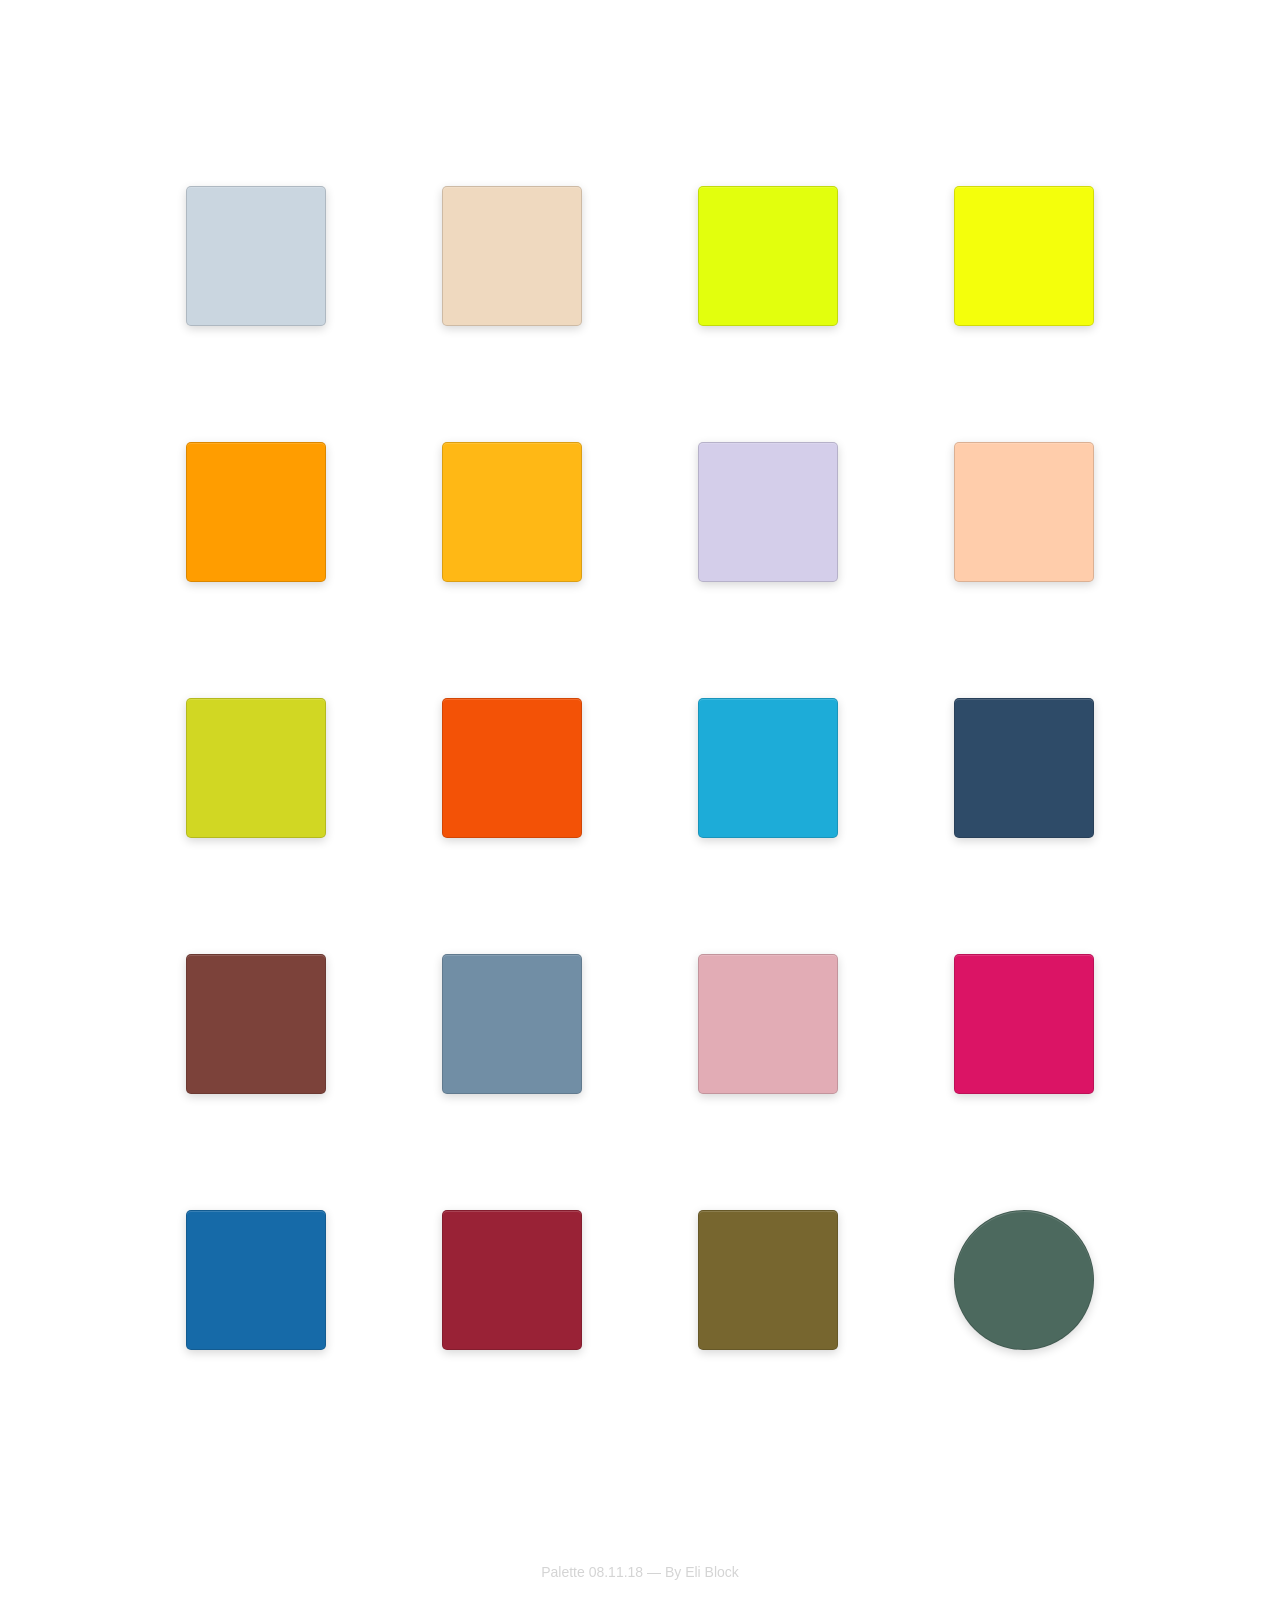
==== commit bba6c0c7: "Fix Color Type" ====
--- a/index.html
+++ b/index.html
@@ -1,87 +1,87 @@
 <!DOCTYPE html>
 <!--  This site was created in Webflow. http://www.webflow.com  -->
-<!--  Last Published: Sat Jul 21 2018 19:53:54 GMT+0000 (UTC)  -->
-<html data-wf-page="5b53590d4486f887988ba189" data-wf-site="5b53590d4486f80ba18ba188">
+<!--  Last Published: Sat Aug 11 2018 15:54:20 GMT+0000 (UTC)  -->
+<html data-wf-page="5b6ef25fe5d6e241b0ea4d8c" data-wf-site="5b6ef25fe5d6e2bbf6ea4d8b">
 <head>
   <meta charset="utf-8">
-  <title>Palette 08.21.18</title>
+  <title>Palette 08.11.18</title>
   <meta content="width=device-width, initial-scale=1" name="viewport">
   <meta content="Webflow" name="generator">
   <link href="css/normalize.css" rel="stylesheet" type="text/css">
   <link href="css/webflow.css" rel="stylesheet" type="text/css">
-  <link href="css/palette2018.webflow.css" rel="stylesheet" type="text/css">
+  <link href="css/palette2018-2.webflow.css" rel="stylesheet" type="text/css">
   <!-- [if lt IE 9]><script src="https://cdnjs.cloudflare.com/ajax/libs/html5shiv/3.7.3/html5shiv.min.js" type="text/javascript"></script><![endif] -->
   <script type="text/javascript">!function(o,c){var n=c.documentElement,t=" w-mod-";n.className+=t+"js",("ontouchstart"in o||o.DocumentTouch&&c instanceof DocumentTouch)&&(n.className+=t+"touch")}(window,document);</script>
-  <link href="https://daks2k3a4ib2z.cloudfront.net/img/favicon.ico" rel="shortcut icon" type="image/x-icon">
-  <link href="https://daks2k3a4ib2z.cloudfront.net/img/webclip.png" rel="apple-touch-icon">
+  <link href="images/32.png" rel="shortcut icon" type="image/x-icon">
+  <link href="images/256.png" rel="apple-touch-icon">
 </head>
 <body>
   <div class="palette-container w-hidden-small w-hidden-tiny">
     <div class="color-row w-row">
       <div class="column w-col w-col-3 w-col-small-small-stack w-col-tiny-tiny-stack">
-        <div class="color-1"><strong>#77C7FF</strong><br>Blueprint</div>
+        <div class="color-1"><strong>#CAD6E0</strong><br>Fog Grey</div>
       </div>
       <div class="column-2 w-col w-col-3 w-col-small-small-stack w-col-tiny-tiny-stack">
-        <div class="color-2"><strong>#93AC54</strong><br>Powder Green</div>
+        <div class="color-2"><strong>#EFD9BF</strong><br>Putty</div>
       </div>
       <div class="column-3 w-col w-col-3 w-col-small-small-stack w-col-tiny-tiny-stack">
-        <div class="color-3"><strong>#E8F115</strong><br>Summer Green</div>
+        <div class="color-3"><strong>#E2FF0D</strong><br>Ye Green</div>
       </div>
       <div class="column-4 w-col w-col-3 w-col-small-small-stack w-col-tiny-tiny-stack">
-        <div class="color-4"><strong>#8A526D</strong><br>Dark Plum</div>
+        <div class="color-4"><strong>#F4FF0B</strong><br>Limonata</div>
       </div>
     </div>
     <div class="color-row w-row">
       <div class="column w-col w-col-3">
-        <div class="color-5"><strong>#E9966F</strong><br>Dark Peach</div>
+        <div class="color-5"><strong>#FF9D00</strong><br>Petroglyph</div>
       </div>
       <div class="column-2 w-col w-col-3">
-        <div class="color-6"><strong>#FFB694</strong><br>Light Peach</div>
+        <div class="color-6"><strong>#FFB815</strong><br>Sulfur</div>
       </div>
       <div class="column-3 w-col w-col-3">
-        <div class="color-7"><strong>#547FEE</strong><br>Gate Blue</div>
+        <div class="color-7"><strong>#D4CEEA</strong><br>Light Purple</div>
       </div>
       <div class="column-4 w-col w-col-3">
-        <div class="color-8"><strong>#3AF8AC</strong><br>Insight Teal</div>
+        <div class="color-8"><strong>#FFCDAB</strong><br>Peach</div>
       </div>
     </div>
     <div class="color-row w-row">
       <div class="column w-col w-col-3">
-        <div class="color-9"><strong>#476E02</strong><br>Favorite Green</div>
+        <div class="color-9"><strong>#D1D723</strong><br>Acid</div>
       </div>
       <div class="column-2 w-col w-col-3">
         <div class="color-10"><strong>#F35206</strong><br>Foundation Red</div>
       </div>
       <div class="column-3 w-col w-col-3">
-        <div class="color-11"><strong>#F0CFFF</strong><br>Eighth Grade</div>
+        <div class="color-11"><strong>#1DACD8</strong><br>Sky Blue</div>
       </div>
       <div class="column-4 w-col w-col-3">
-        <div class="color-12"><strong>#34AEFF</strong><br>Solid Blue</div>
+        <div class="color-12"><strong>#2E4B68</strong><br>Solid Blue</div>
       </div>
     </div>
     <div class="color-row w-row">
       <div class="column w-col w-col-3">
-        <div class="color-13"><strong>#FFA128</strong><br>Mandarinello</div>
+        <div class="color-13"><strong>#7C423A</strong><br>Chocolate</div>
       </div>
       <div class="column-2 w-col w-col-3">
-        <div class="color-14"><strong>#FDA2FD<br>#73DEFF</strong><br>Hinn Social</div>
+        <div class="color-14"><strong>#718EA5</strong><br>Blue-Grey</div>
       </div>
       <div class="column-3 w-col w-col-3">
-        <div class="color-15"><strong>#CEF115</strong><br>Ye Green</div>
+        <div class="color-15"><strong>#E2ACB5</strong><br>Light Pink</div>
       </div>
       <div class="column-4 w-col w-col-3">
-        <div class="color-16"><strong>#718EA5</strong><br>Pleasant Grey</div>
+        <div class="color-16"><strong>#DB1465</strong><br>Violet Red</div>
       </div>
     </div>
     <div class="color-row w-row">
       <div class="column w-col w-col-3">
-        <div class="color-17"><strong>#FA678A</strong><br>Trophy Pink</div>
+        <div class="color-17"><strong>#166AA8</strong><br>Deep Sea</div>
       </div>
       <div class="column-2 w-col w-col-3">
-        <div class="color-18"><strong>#FC0FC0</strong><br>Picasso Yellow</div>
+        <div class="color-18"><strong>#992236</strong><br>Marble</div>
       </div>
       <div class="column-3 w-col w-col-3">
-        <div class="color-19"><strong>#A47DB6</strong><br>Rough Purple</div>
+        <div class="color-19"><strong>#77662F</strong><br>Fossil</div>
       </div>
       <div class="column-4 w-col w-col-3">
         <div class="color-20"><strong>#4C695E</strong><br>Gloom</div>
@@ -171,7 +171,7 @@
     </div>
   </div>
   <div class="footer">
-    <div class="text-block">Palette 08.21.18 — By <a href="http://eli-block.com" target="_blank" class="link-footer">Eli Block</a></div>
+    <div class="text-block">Palette 08.11.18 — By <a href="http://eli-block.com" target="_blank" class="link-footer">Eli Block</a></div>
   </div>
   <script src="https://code.jquery.com/jquery-3.3.1.min.js" type="text/javascript" integrity="sha256-FgpCb/KJQlLNfOu91ta32o/NMZxltwRo8QtmkMRdAu8=" crossorigin="anonymous"></script>
   <script src="js/webflow.js" type="text/javascript"></script>
--- a/css/webflow.css
+++ b/css/webflow.css
@@ -33,6 +33,9 @@
 }
 .w-icon-file-upload-remove:before {
   content: "\e900";
+}
+.w-icon-file-upload-icon:before {
+  content: "\e903";
 }
 * {
   -webkit-box-sizing: border-box;
@@ -429,14 +432,18 @@
   display: none;
 }
 .w-file-upload-uploading-btn {
-  display: inline-block;
+  display: flex;
   font-size: 14px;
   font-weight: normal;
   cursor: pointer;
   margin: 0;
-  padding: 8px 12px 8px 40px;
+  padding: 8px 12px;
   border: 1px solid #cccccc;
   background-color: #fafafa;
+}
+.w-file-upload-uploading-bg-img {
+  display: inline-block;
+  padding-left: 40px;
   background-image: url("[data-uri]");
   background-position: 12px 50%;
   background-size: 20px 20px;
@@ -485,22 +492,25 @@
   font-weight: normal;
   cursor: pointer;
   margin: 0;
-  padding: 8px 12px 8px 40px;
+  padding: 8px 12px;
   border: 1px solid #cccccc;
   background-color: #fafafa;
+}
+.w-file-upload-label-bg-img {
+  padding-left: 40px;
   background-image: url("[data-uri]");
   background-position: 12px 50%;
   background-size: 20px 20px;
   background-repeat: no-repeat;
 }
-.w-icon-file-upload {
+.w-icon-file-upload-icon,
+.w-icon-file-upload-uploading {
+  display: inline-block;
+  margin-right: 8px;
   width: 20px;
+}
+.w-icon-file-upload-uploading {
   height: 20px;
-  margin-right: 8px;
-}
-.w-icon-file-upload-svg {
-  width: 100%;
-  height: 100%;
 }
 .w-container {
   margin-left: auto;
--- a/css/palette2018-2.webflow.css
+++ b/css/palette2018-2.webflow.css
@@ -0,0 +1,947 @@
+.palette-container {
+  padding: 10%;
+}
+
+.color-row {
+  display: -webkit-box;
+  display: -webkit-flex;
+  display: -ms-flexbox;
+  display: flex;
+  height: 20vw;
+  -webkit-box-pack: center;
+  -webkit-justify-content: center;
+  -ms-flex-pack: center;
+  justify-content: center;
+  -webkit-box-align: center;
+  -webkit-align-items: center;
+  -ms-flex-align: center;
+  align-items: center;
+}
+
+.color-1 {
+  width: 140px;
+  height: 140px;
+  padding: 11px 12px;
+  border-style: solid;
+  border-width: 1px;
+  border-color: rgba(0, 0, 0, .14);
+  border-radius: 5px;
+  background-color: #cad6e0;
+  box-shadow: inset 0 1px 0 0 hsla(0, 0%, 100%, .14), 0 3px 10px 0 rgba(0, 0, 0, .16);
+  -webkit-transition: border-radius 200ms ease, color 100ms ease, box-shadow 200ms ease, -webkit-transform 200ms ease;
+  transition: border-radius 200ms ease, color 100ms ease, box-shadow 200ms ease, -webkit-transform 200ms ease;
+  transition: transform 200ms ease, border-radius 200ms ease, color 100ms ease, box-shadow 200ms ease;
+  transition: transform 200ms ease, border-radius 200ms ease, color 100ms ease, box-shadow 200ms ease, -webkit-transform 200ms ease;
+  color: transparent;
+  line-height: 17px;
+}
+
+.color-1:hover {
+  width: 140px;
+  height: 140px;
+  border-radius: 5px;
+  box-shadow: inset 0 1px 0 0 hsla(0, 0%, 100%, .14), 0 4px 24px 0 rgba(0, 0, 0, .16);
+  -webkit-transform: scale(1.1);
+  -ms-transform: scale(1.1);
+  transform: scale(1.1);
+  color: #333;
+}
+
+.column {
+  display: -webkit-box;
+  display: -webkit-flex;
+  display: -ms-flexbox;
+  display: flex;
+  height: 100%;
+  padding-top: 10px;
+  padding-bottom: 10px;
+  -webkit-box-orient: vertical;
+  -webkit-box-direction: normal;
+  -webkit-flex-direction: column;
+  -ms-flex-direction: column;
+  flex-direction: column;
+  -webkit-box-pack: center;
+  -webkit-justify-content: center;
+  -ms-flex-pack: center;
+  justify-content: center;
+  -webkit-box-align: center;
+  -webkit-align-items: center;
+  -ms-flex-align: center;
+  align-items: center;
+}
+
+.column-2 {
+  display: -webkit-box;
+  display: -webkit-flex;
+  display: -ms-flexbox;
+  display: flex;
+  height: 100%;
+  padding-top: 10px;
+  padding-bottom: 10px;
+  -webkit-box-orient: vertical;
+  -webkit-box-direction: normal;
+  -webkit-flex-direction: column;
+  -ms-flex-direction: column;
+  flex-direction: column;
+  -webkit-box-pack: center;
+  -webkit-justify-content: center;
+  -ms-flex-pack: center;
+  justify-content: center;
+  -webkit-box-align: center;
+  -webkit-align-items: center;
+  -ms-flex-align: center;
+  align-items: center;
+}
+
+.column-3 {
+  display: -webkit-box;
+  display: -webkit-flex;
+  display: -ms-flexbox;
+  display: flex;
+  height: 100%;
+  padding-top: 10px;
+  padding-bottom: 10px;
+  -webkit-box-orient: vertical;
+  -webkit-box-direction: normal;
+  -webkit-flex-direction: column;
+  -ms-flex-direction: column;
+  flex-direction: column;
+  -webkit-box-pack: center;
+  -webkit-justify-content: center;
+  -ms-flex-pack: center;
+  justify-content: center;
+  -webkit-box-align: center;
+  -webkit-align-items: center;
+  -ms-flex-align: center;
+  align-items: center;
+}
+
+.column-4 {
+  display: -webkit-box;
+  display: -webkit-flex;
+  display: -ms-flexbox;
+  display: flex;
+  height: 100%;
+  padding-top: 10px;
+  padding-bottom: 10px;
+  -webkit-box-orient: vertical;
+  -webkit-box-direction: normal;
+  -webkit-flex-direction: column;
+  -ms-flex-direction: column;
+  flex-direction: column;
+  -webkit-box-pack: center;
+  -webkit-justify-content: center;
+  -ms-flex-pack: center;
+  justify-content: center;
+  -webkit-box-align: center;
+  -webkit-align-items: center;
+  -ms-flex-align: center;
+  align-items: center;
+}
+
+.color-2 {
+  width: 140px;
+  height: 140px;
+  padding: 11px 12px;
+  border-style: solid;
+  border-width: 1px;
+  border-color: rgba(0, 0, 0, .14);
+  border-radius: 5px;
+  background-color: #efd9bf;
+  box-shadow: inset 0 1px 0 0 hsla(0, 0%, 100%, .14), 0 3px 10px 0 rgba(0, 0, 0, .16);
+  -webkit-transition: border-radius 200ms ease, color 100ms ease, box-shadow 200ms ease, -webkit-transform 200ms ease;
+  transition: border-radius 200ms ease, color 100ms ease, box-shadow 200ms ease, -webkit-transform 200ms ease;
+  transition: transform 200ms ease, border-radius 200ms ease, color 100ms ease, box-shadow 200ms ease;
+  transition: transform 200ms ease, border-radius 200ms ease, color 100ms ease, box-shadow 200ms ease, -webkit-transform 200ms ease;
+  color: transparent;
+  line-height: 17px;
+}
+
+.color-2:hover {
+  width: 140px;
+  height: 140px;
+  border-radius: 5px;
+  box-shadow: inset 0 1px 0 0 hsla(0, 0%, 100%, .14), 0 4px 24px 0 rgba(0, 0, 0, .16);
+  -webkit-transform: scale(1.1);
+  -ms-transform: scale(1.1);
+  transform: scale(1.1);
+  color: #333;
+}
+
+.color-3 {
+  width: 140px;
+  height: 140px;
+  padding: 11px 12px;
+  border-style: solid;
+  border-width: 1px;
+  border-color: rgba(0, 0, 0, .14);
+  border-radius: 5px;
+  background-color: #e2ff0d;
+  box-shadow: inset 0 1px 0 0 hsla(0, 0%, 100%, .14), 0 3px 10px 0 rgba(0, 0, 0, .16);
+  -webkit-transition: border-radius 200ms ease, color 100ms ease, box-shadow 200ms ease, -webkit-transform 200ms ease;
+  transition: border-radius 200ms ease, color 100ms ease, box-shadow 200ms ease, -webkit-transform 200ms ease;
+  transition: transform 200ms ease, border-radius 200ms ease, color 100ms ease, box-shadow 200ms ease;
+  transition: transform 200ms ease, border-radius 200ms ease, color 100ms ease, box-shadow 200ms ease, -webkit-transform 200ms ease;
+  color: transparent;
+  line-height: 17px;
+}
+
+.color-3:hover {
+  width: 140px;
+  height: 140px;
+  border-radius: 5px;
+  box-shadow: inset 0 1px 0 0 hsla(0, 0%, 100%, .14), 0 4px 24px 0 rgba(0, 0, 0, .16);
+  -webkit-transform: scale(1.1);
+  -ms-transform: scale(1.1);
+  transform: scale(1.1);
+  color: #333;
+}
+
+.color-4 {
+  width: 140px;
+  height: 140px;
+  padding: 11px 12px;
+  border-style: solid;
+  border-width: 1px;
+  border-color: rgba(0, 0, 0, .14);
+  border-radius: 5px;
+  background-color: #f4ff0b;
+  box-shadow: inset 0 1px 0 0 hsla(0, 0%, 100%, .14), 0 3px 10px 0 rgba(0, 0, 0, .16);
+  -webkit-transition: border-radius 200ms ease, color 100ms ease, box-shadow 200ms ease, -webkit-transform 200ms ease;
+  transition: border-radius 200ms ease, color 100ms ease, box-shadow 200ms ease, -webkit-transform 200ms ease;
+  transition: transform 200ms ease, border-radius 200ms ease, color 100ms ease, box-shadow 200ms ease;
+  transition: transform 200ms ease, border-radius 200ms ease, color 100ms ease, box-shadow 200ms ease, -webkit-transform 200ms ease;
+  color: transparent;
+  line-height: 17px;
+}
+
+.color-4:hover {
+  width: 140px;
+  height: 140px;
+  border-radius: 5px;
+  box-shadow: inset 0 1px 0 0 hsla(0, 0%, 100%, .14), 0 4px 24px 0 rgba(0, 0, 0, .16);
+  -webkit-transform: scale(1.1);
+  -ms-transform: scale(1.1);
+  transform: scale(1.1);
+  color: #333;
+}
+
+.color-5 {
+  width: 140px;
+  height: 140px;
+  padding: 11px 12px;
+  border-style: solid;
+  border-width: 1px;
+  border-color: rgba(0, 0, 0, .14);
+  border-radius: 5px;
+  background-color: #ff9d00;
+  box-shadow: inset 0 1px 0 0 hsla(0, 0%, 100%, .14), 0 3px 10px 0 rgba(0, 0, 0, .16);
+  -webkit-transition: border-radius 200ms ease, color 100ms ease, box-shadow 200ms ease, -webkit-transform 200ms ease;
+  transition: border-radius 200ms ease, color 100ms ease, box-shadow 200ms ease, -webkit-transform 200ms ease;
+  transition: transform 200ms ease, border-radius 200ms ease, color 100ms ease, box-shadow 200ms ease;
+  transition: transform 200ms ease, border-radius 200ms ease, color 100ms ease, box-shadow 200ms ease, -webkit-transform 200ms ease;
+  color: transparent;
+  line-height: 17px;
+}
+
+.color-5:hover {
+  width: 140px;
+  height: 140px;
+  border-radius: 5px;
+  box-shadow: inset 0 1px 0 0 hsla(0, 0%, 100%, .14), 0 4px 24px 0 rgba(0, 0, 0, .16);
+  -webkit-transform: scale(1.1);
+  -ms-transform: scale(1.1);
+  transform: scale(1.1);
+  color: #333;
+}
+
+.color-6 {
+  width: 140px;
+  height: 140px;
+  padding: 11px 12px;
+  border-style: solid;
+  border-width: 1px;
+  border-color: rgba(0, 0, 0, .14);
+  border-radius: 5px;
+  background-color: #ffb815;
+  box-shadow: inset 0 1px 0 0 hsla(0, 0%, 100%, .14), 0 3px 10px 0 rgba(0, 0, 0, .16);
+  -webkit-transition: border-radius 200ms ease, color 100ms ease, box-shadow 200ms ease, -webkit-transform 200ms ease;
+  transition: border-radius 200ms ease, color 100ms ease, box-shadow 200ms ease, -webkit-transform 200ms ease;
+  transition: transform 200ms ease, border-radius 200ms ease, color 100ms ease, box-shadow 200ms ease;
+  transition: transform 200ms ease, border-radius 200ms ease, color 100ms ease, box-shadow 200ms ease, -webkit-transform 200ms ease;
+  color: transparent;
+  line-height: 17px;
+}
+
+.color-6:hover {
+  width: 140px;
+  height: 140px;
+  border-radius: 5px;
+  box-shadow: inset 0 1px 0 0 hsla(0, 0%, 100%, .14), 0 4px 24px 0 rgba(0, 0, 0, .16);
+  -webkit-transform: scale(1.1);
+  -ms-transform: scale(1.1);
+  transform: scale(1.1);
+  color: #333;
+}
+
+.color-7 {
+  width: 140px;
+  height: 140px;
+  padding: 11px 12px;
+  border-style: solid;
+  border-width: 1px;
+  border-color: rgba(0, 0, 0, .14);
+  border-radius: 5px;
+  background-color: #d4ceea;
+  box-shadow: inset 0 1px 0 0 hsla(0, 0%, 100%, .14), 0 3px 10px 0 rgba(0, 0, 0, .16);
+  -webkit-transition: border-radius 200ms ease, color 100ms ease, box-shadow 200ms ease, -webkit-transform 200ms ease;
+  transition: border-radius 200ms ease, color 100ms ease, box-shadow 200ms ease, -webkit-transform 200ms ease;
+  transition: transform 200ms ease, border-radius 200ms ease, color 100ms ease, box-shadow 200ms ease;
+  transition: transform 200ms ease, border-radius 200ms ease, color 100ms ease, box-shadow 200ms ease, -webkit-transform 200ms ease;
+  color: transparent;
+  line-height: 17px;
+}
+
+.color-7:hover {
+  width: 140px;
+  height: 140px;
+  border-radius: 5px;
+  box-shadow: inset 0 1px 0 0 hsla(0, 0%, 100%, .14), 0 4px 24px 0 rgba(0, 0, 0, .16);
+  -webkit-transform: scale(1.1);
+  -ms-transform: scale(1.1);
+  transform: scale(1.1);
+  color: #333;
+}
+
+.color-8 {
+  width: 140px;
+  height: 140px;
+  padding: 11px 12px;
+  border-style: solid;
+  border-width: 1px;
+  border-color: rgba(0, 0, 0, .14);
+  border-radius: 5px;
+  background-color: #ffcdab;
+  box-shadow: inset 0 1px 0 0 hsla(0, 0%, 100%, .14), 0 3px 10px 0 rgba(0, 0, 0, .16);
+  -webkit-transition: border-radius 200ms ease, color 100ms ease, box-shadow 200ms ease, -webkit-transform 200ms ease;
+  transition: border-radius 200ms ease, color 100ms ease, box-shadow 200ms ease, -webkit-transform 200ms ease;
+  transition: transform 200ms ease, border-radius 200ms ease, color 100ms ease, box-shadow 200ms ease;
+  transition: transform 200ms ease, border-radius 200ms ease, color 100ms ease, box-shadow 200ms ease, -webkit-transform 200ms ease;
+  color: transparent;
+  line-height: 17px;
+}
+
+.color-8:hover {
+  width: 140px;
+  height: 140px;
+  border-radius: 5px;
+  box-shadow: inset 0 1px 0 0 hsla(0, 0%, 100%, .14), 0 4px 24px 0 rgba(0, 0, 0, .16);
+  -webkit-transform: scale(1.1);
+  -ms-transform: scale(1.1);
+  transform: scale(1.1);
+  color: #333;
+}
+
+.color-9 {
+  width: 140px;
+  height: 140px;
+  padding: 11px 12px;
+  border-style: solid;
+  border-width: 1px;
+  border-color: rgba(0, 0, 0, .14);
+  border-radius: 5px;
+  background-color: #d1d723;
+  box-shadow: inset 0 1px 0 0 hsla(0, 0%, 100%, .14), 0 3px 10px 0 rgba(0, 0, 0, .16);
+  -webkit-transition: border-radius 200ms ease, color 100ms ease, box-shadow 200ms ease, -webkit-transform 200ms ease;
+  transition: border-radius 200ms ease, color 100ms ease, box-shadow 200ms ease, -webkit-transform 200ms ease;
+  transition: transform 200ms ease, border-radius 200ms ease, color 100ms ease, box-shadow 200ms ease;
+  transition: transform 200ms ease, border-radius 200ms ease, color 100ms ease, box-shadow 200ms ease, -webkit-transform 200ms ease;
+  color: transparent;
+  line-height: 17px;
+}
+
+.color-9:hover {
+  width: 140px;
+  height: 140px;
+  border-radius: 5px;
+  box-shadow: inset 0 1px 0 0 hsla(0, 0%, 100%, .14), 0 4px 24px 0 rgba(0, 0, 0, .16);
+  -webkit-transform: scale(1.1);
+  -ms-transform: scale(1.1);
+  transform: scale(1.1);
+  color: #333;
+}
+
+.color-10 {
+  width: 140px;
+  height: 140px;
+  padding: 11px 12px;
+  border-style: solid;
+  border-width: 1px;
+  border-color: rgba(0, 0, 0, .14);
+  border-radius: 5px;
+  background-color: #f35206;
+  box-shadow: inset 0 1px 0 0 hsla(0, 0%, 100%, .14), 0 3px 10px 0 rgba(0, 0, 0, .16);
+  -webkit-transition: border-radius 200ms ease, color 100ms ease, box-shadow 200ms ease, -webkit-transform 200ms ease;
+  transition: border-radius 200ms ease, color 100ms ease, box-shadow 200ms ease, -webkit-transform 200ms ease;
+  transition: transform 200ms ease, border-radius 200ms ease, color 100ms ease, box-shadow 200ms ease;
+  transition: transform 200ms ease, border-radius 200ms ease, color 100ms ease, box-shadow 200ms ease, -webkit-transform 200ms ease;
+  color: transparent;
+  line-height: 17px;
+}
+
+.color-10:hover {
+  width: 140px;
+  height: 140px;
+  border-radius: 5px;
+  box-shadow: inset 0 1px 0 0 hsla(0, 0%, 100%, .14), 0 4px 24px 0 rgba(0, 0, 0, .16);
+  -webkit-transform: scale(1.1);
+  -ms-transform: scale(1.1);
+  transform: scale(1.1);
+  color: #fff;
+}
+
+.color-11 {
+  width: 140px;
+  height: 140px;
+  padding: 11px 12px;
+  border-style: solid;
+  border-width: 1px;
+  border-color: rgba(0, 0, 0, .14);
+  border-radius: 5px;
+  background-color: #1dacd8;
+  box-shadow: inset 0 1px 0 0 hsla(0, 0%, 100%, .14), 0 3px 10px 0 rgba(0, 0, 0, .16);
+  -webkit-transition: border-radius 200ms ease, color 100ms ease, box-shadow 200ms ease, -webkit-transform 200ms ease;
+  transition: border-radius 200ms ease, color 100ms ease, box-shadow 200ms ease, -webkit-transform 200ms ease;
+  transition: transform 200ms ease, border-radius 200ms ease, color 100ms ease, box-shadow 200ms ease;
+  transition: transform 200ms ease, border-radius 200ms ease, color 100ms ease, box-shadow 200ms ease, -webkit-transform 200ms ease;
+  color: transparent;
+  line-height: 17px;
+}
+
+.color-11:hover {
+  width: 140px;
+  height: 140px;
+  border-radius: 5px;
+  box-shadow: inset 0 1px 0 0 hsla(0, 0%, 100%, .14), 0 4px 24px 0 rgba(0, 0, 0, .16);
+  -webkit-transform: scale(1.1);
+  -ms-transform: scale(1.1);
+  transform: scale(1.1);
+  color: #333;
+}
+
+.color-12 {
+  width: 140px;
+  height: 140px;
+  padding: 11px 12px;
+  border-style: solid;
+  border-width: 1px;
+  border-color: rgba(0, 0, 0, .14);
+  border-radius: 5px;
+  background-color: #2e4b68;
+  box-shadow: inset 0 1px 0 0 hsla(0, 0%, 100%, .14), 0 3px 10px 0 rgba(0, 0, 0, .16);
+  -webkit-transition: border-radius 200ms ease, color 100ms ease, box-shadow 200ms ease, -webkit-transform 200ms ease;
+  transition: border-radius 200ms ease, color 100ms ease, box-shadow 200ms ease, -webkit-transform 200ms ease;
+  transition: transform 200ms ease, border-radius 200ms ease, color 100ms ease, box-shadow 200ms ease;
+  transition: transform 200ms ease, border-radius 200ms ease, color 100ms ease, box-shadow 200ms ease, -webkit-transform 200ms ease;
+  color: transparent;
+  line-height: 17px;
+}
+
+.color-12:hover {
+  width: 140px;
+  height: 140px;
+  border-radius: 5px;
+  box-shadow: inset 0 1px 0 0 hsla(0, 0%, 100%, .14), 0 4px 24px 0 rgba(0, 0, 0, .16);
+  -webkit-transform: scale(1.1);
+  -ms-transform: scale(1.1);
+  transform: scale(1.1);
+  color: #fff;
+}
+
+.color-13 {
+  width: 140px;
+  height: 140px;
+  padding: 11px 12px;
+  border-style: solid;
+  border-width: 1px;
+  border-color: rgba(0, 0, 0, .14);
+  border-radius: 5px;
+  background-color: #7c423a;
+  box-shadow: inset 0 1px 0 0 hsla(0, 0%, 100%, .14), 0 3px 10px 0 rgba(0, 0, 0, .16);
+  -webkit-transition: border-radius 200ms ease, color 100ms ease, box-shadow 200ms ease, -webkit-transform 200ms ease;
+  transition: border-radius 200ms ease, color 100ms ease, box-shadow 200ms ease, -webkit-transform 200ms ease;
+  transition: transform 200ms ease, border-radius 200ms ease, color 100ms ease, box-shadow 200ms ease;
+  transition: transform 200ms ease, border-radius 200ms ease, color 100ms ease, box-shadow 200ms ease, -webkit-transform 200ms ease;
+  color: transparent;
+  line-height: 17px;
+}
+
+.color-13:hover {
+  width: 140px;
+  height: 140px;
+  border-radius: 5px;
+  box-shadow: inset 0 1px 0 0 hsla(0, 0%, 100%, .14), 0 4px 24px 0 rgba(0, 0, 0, .16);
+  -webkit-transform: scale(1.1);
+  -ms-transform: scale(1.1);
+  transform: scale(1.1);
+  color: #fff;
+}
+
+.color-14 {
+  width: 140px;
+  height: 140px;
+  padding: 11px 12px;
+  border-style: solid;
+  border-width: 1px;
+  border-color: rgba(0, 0, 0, .14);
+  border-radius: 5px;
+  background-color: #718ea5;
+  background-image: none;
+  box-shadow: inset 0 1px 0 0 hsla(0, 0%, 100%, .14), 0 3px 10px 0 rgba(0, 0, 0, .16);
+  -webkit-transition: border-radius 200ms ease, color 100ms ease, box-shadow 200ms ease, -webkit-transform 200ms ease;
+  transition: border-radius 200ms ease, color 100ms ease, box-shadow 200ms ease, -webkit-transform 200ms ease;
+  transition: transform 200ms ease, border-radius 200ms ease, color 100ms ease, box-shadow 200ms ease;
+  transition: transform 200ms ease, border-radius 200ms ease, color 100ms ease, box-shadow 200ms ease, -webkit-transform 200ms ease;
+  color: transparent;
+  line-height: 17px;
+}
+
+.color-14:hover {
+  width: 140px;
+  height: 140px;
+  border-radius: 5px;
+  box-shadow: inset 0 1px 0 0 hsla(0, 0%, 100%, .14), 0 4px 24px 0 rgba(0, 0, 0, .16);
+  -webkit-transform: scale(1.1);
+  -ms-transform: scale(1.1);
+  transform: scale(1.1);
+  color: #fff;
+}
+
+.color-15 {
+  width: 140px;
+  height: 140px;
+  padding: 11px 12px;
+  border-style: solid;
+  border-width: 1px;
+  border-color: rgba(0, 0, 0, .14);
+  border-radius: 5px;
+  background-color: #e2acb5;
+  box-shadow: inset 0 1px 0 0 hsla(0, 0%, 100%, .14), 0 3px 10px 0 rgba(0, 0, 0, .16);
+  -webkit-transition: border-radius 200ms ease, color 100ms ease, box-shadow 200ms ease, -webkit-transform 200ms ease;
+  transition: border-radius 200ms ease, color 100ms ease, box-shadow 200ms ease, -webkit-transform 200ms ease;
+  transition: transform 200ms ease, border-radius 200ms ease, color 100ms ease, box-shadow 200ms ease;
+  transition: transform 200ms ease, border-radius 200ms ease, color 100ms ease, box-shadow 200ms ease, -webkit-transform 200ms ease;
+  color: transparent;
+  line-height: 17px;
+}
+
+.color-15:hover {
+  width: 140px;
+  height: 140px;
+  border-radius: 5px;
+  box-shadow: inset 0 1px 0 0 hsla(0, 0%, 100%, .14), 0 4px 24px 0 rgba(0, 0, 0, .16);
+  -webkit-transform: scale(1.1);
+  -ms-transform: scale(1.1);
+  transform: scale(1.1);
+  color: #333;
+}
+
+.color-16 {
+  width: 140px;
+  height: 140px;
+  padding: 11px 12px;
+  border-style: solid;
+  border-width: 1px;
+  border-color: rgba(0, 0, 0, .14);
+  border-radius: 5px;
+  background-color: #db1465;
+  box-shadow: inset 0 1px 0 0 hsla(0, 0%, 100%, .14), 0 3px 10px 0 rgba(0, 0, 0, .16);
+  -webkit-transition: border-radius 200ms ease, color 100ms ease, box-shadow 200ms ease, -webkit-transform 200ms ease;
+  transition: border-radius 200ms ease, color 100ms ease, box-shadow 200ms ease, -webkit-transform 200ms ease;
+  transition: transform 200ms ease, border-radius 200ms ease, color 100ms ease, box-shadow 200ms ease;
+  transition: transform 200ms ease, border-radius 200ms ease, color 100ms ease, box-shadow 200ms ease, -webkit-transform 200ms ease;
+  color: transparent;
+  line-height: 17px;
+}
+
+.color-16:hover {
+  width: 140px;
+  height: 140px;
+  border-radius: 5px;
+  box-shadow: inset 0 1px 0 0 hsla(0, 0%, 100%, .14), 0 4px 24px 0 rgba(0, 0, 0, .16);
+  -webkit-transform: scale(1.1);
+  -ms-transform: scale(1.1);
+  transform: scale(1.1);
+  color: #fff;
+}
+
+.color-17 {
+  width: 140px;
+  height: 140px;
+  padding: 11px 12px;
+  border-style: solid;
+  border-width: 1px;
+  border-color: rgba(0, 0, 0, .14);
+  border-radius: 5px;
+  background-color: #166aa8;
+  box-shadow: inset 0 1px 0 0 hsla(0, 0%, 100%, .14), 0 3px 10px 0 rgba(0, 0, 0, .16);
+  -webkit-transition: border-radius 200ms ease, color 100ms ease, box-shadow 200ms ease, -webkit-transform 200ms ease;
+  transition: border-radius 200ms ease, color 100ms ease, box-shadow 200ms ease, -webkit-transform 200ms ease;
+  transition: transform 200ms ease, border-radius 200ms ease, color 100ms ease, box-shadow 200ms ease;
+  transition: transform 200ms ease, border-radius 200ms ease, color 100ms ease, box-shadow 200ms ease, -webkit-transform 200ms ease;
+  color: transparent;
+  line-height: 17px;
+}
+
+.color-17:hover {
+  width: 140px;
+  height: 140px;
+  border-radius: 5px;
+  box-shadow: inset 0 1px 0 0 hsla(0, 0%, 100%, .14), 0 4px 24px 0 rgba(0, 0, 0, .16);
+  -webkit-transform: scale(1.1);
+  -ms-transform: scale(1.1);
+  transform: scale(1.1);
+  color: #fff;
+}
+
+.color-18 {
+  width: 140px;
+  height: 140px;
+  padding: 11px 12px;
+  border-style: solid;
+  border-width: 1px;
+  border-color: rgba(0, 0, 0, .14);
+  border-radius: 5px;
+  background-color: #992236;
+  box-shadow: inset 0 1px 0 0 hsla(0, 0%, 100%, .14), 0 3px 10px 0 rgba(0, 0, 0, .16);
+  -webkit-transition: border-radius 200ms ease, color 100ms ease, box-shadow 200ms ease, -webkit-transform 200ms ease;
+  transition: border-radius 200ms ease, color 100ms ease, box-shadow 200ms ease, -webkit-transform 200ms ease;
+  transition: transform 200ms ease, border-radius 200ms ease, color 100ms ease, box-shadow 200ms ease;
+  transition: transform 200ms ease, border-radius 200ms ease, color 100ms ease, box-shadow 200ms ease, -webkit-transform 200ms ease;
+  color: transparent;
+  line-height: 17px;
+}
+
+.color-18:hover {
+  width: 140px;
+  height: 140px;
+  border-radius: 5px;
+  box-shadow: inset 0 1px 0 0 hsla(0, 0%, 100%, .14), 0 4px 24px 0 rgba(0, 0, 0, .16);
+  -webkit-transform: scale(1.1);
+  -ms-transform: scale(1.1);
+  transform: scale(1.1);
+  color: #fff;
+}
+
+.color-19 {
+  width: 140px;
+  height: 140px;
+  padding: 11px 12px;
+  border-style: solid;
+  border-width: 1px;
+  border-color: rgba(0, 0, 0, .14);
+  border-radius: 5px;
+  background-color: #77662f;
+  box-shadow: inset 0 1px 0 0 hsla(0, 0%, 100%, .14), 0 3px 10px 0 rgba(0, 0, 0, .16);
+  -webkit-transition: border-radius 200ms ease, color 100ms ease, box-shadow 200ms ease, -webkit-transform 200ms ease;
+  transition: border-radius 200ms ease, color 100ms ease, box-shadow 200ms ease, -webkit-transform 200ms ease;
+  transition: transform 200ms ease, border-radius 200ms ease, color 100ms ease, box-shadow 200ms ease;
+  transition: transform 200ms ease, border-radius 200ms ease, color 100ms ease, box-shadow 200ms ease, -webkit-transform 200ms ease;
+  color: transparent;
+  line-height: 17px;
+}
+
+.color-19:hover {
+  width: 140px;
+  height: 140px;
+  border-radius: 5px;
+  box-shadow: inset 0 1px 0 0 hsla(0, 0%, 100%, .14), 0 4px 24px 0 rgba(0, 0, 0, .16);
+  -webkit-transform: scale(1.1);
+  -ms-transform: scale(1.1);
+  transform: scale(1.1);
+  color: #fff;
+}
+
+.color-20 {
+  width: 140px;
+  height: 140px;
+  padding: 11px 12px;
+  border-style: solid;
+  border-width: 1px;
+  border-color: rgba(0, 0, 0, .14);
+  border-radius: 50%;
+  background-color: #4c695e;
+  box-shadow: inset 0 1px 0 0 hsla(0, 0%, 100%, .14), 0 3px 10px 0 rgba(0, 0, 0, .16);
+  -webkit-transition: border-radius 300ms ease, color 200ms ease, box-shadow 300ms ease, -webkit-transform 300ms ease;
+  transition: border-radius 300ms ease, color 200ms ease, box-shadow 300ms ease, -webkit-transform 300ms ease;
+  transition: transform 300ms ease, border-radius 300ms ease, color 200ms ease, box-shadow 300ms ease;
+  transition: transform 300ms ease, border-radius 300ms ease, color 200ms ease, box-shadow 300ms ease, -webkit-transform 300ms ease;
+  color: transparent;
+  line-height: 17px;
+}
+
+.color-20:hover {
+  width: 140px;
+  height: 140px;
+  border-radius: 5px;
+  box-shadow: inset 0 1px 0 0 hsla(0, 0%, 100%, .14), 0 4px 24px 0 rgba(0, 0, 0, .16);
+  -webkit-transform: scale(1.1);
+  -ms-transform: scale(1.1);
+  transform: scale(1.1);
+  color: #fff;
+}
+
+.text-block {
+  margin-top: 0px;
+  margin-bottom: 0px;
+  padding-top: 26px;
+  padding-bottom: 26px;
+  color: #d4d4d4;
+  text-align: center;
+}
+
+.link {
+  text-decoration: none;
+}
+
+.link-footer {
+  -webkit-transform: translate(0px, 0px);
+  -ms-transform: translate(0px, 0px);
+  transform: translate(0px, 0px);
+  -webkit-transition: color 200ms ease;
+  transition: color 200ms ease;
+  color: #d4d4d4;
+  text-decoration: none;
+}
+
+.link-footer:hover {
+  color: #333;
+}
+
+@media (max-width: 991px) {
+  .color-1 {
+    width: 120px;
+    height: 120px;
+    font-size: 13px;
+    line-height: 16px;
+  }
+  .color-1:hover {
+    width: 120px;
+    height: 120px;
+  }
+  .color-2 {
+    width: 120px;
+    height: 120px;
+    font-size: 13px;
+    line-height: 16px;
+  }
+  .color-2:hover {
+    width: 120px;
+    height: 120px;
+  }
+  .color-3 {
+    width: 120px;
+    height: 120px;
+    font-size: 13px;
+    line-height: 16px;
+  }
+  .color-3:hover {
+    width: 120px;
+    height: 120px;
+  }
+  .color-4 {
+    width: 120px;
+    height: 120px;
+    font-size: 13px;
+    line-height: 16px;
+  }
+  .color-4:hover {
+    width: 120px;
+    height: 120px;
+    font-size: 13px;
+    line-height: 16px;
+  }
+  .color-5 {
+    width: 120px;
+    height: 120px;
+    font-size: 13px;
+    line-height: 16px;
+  }
+  .color-5:hover {
+    width: 120px;
+    height: 120px;
+  }
+  .color-6 {
+    width: 120px;
+    height: 120px;
+    font-size: 13px;
+    line-height: 16px;
+  }
+  .color-6:hover {
+    width: 120px;
+    height: 120px;
+  }
+  .color-7 {
+    width: 120px;
+    height: 120px;
+    font-size: 13px;
+    line-height: 16px;
+  }
+  .color-7:hover {
+    width: 120px;
+    height: 120px;
+  }
+  .color-8 {
+    width: 120px;
+    height: 120px;
+    font-size: 13px;
+    line-height: 16px;
+  }
+  .color-8:hover {
+    width: 120px;
+    height: 120px;
+  }
+  .color-9 {
+    width: 120px;
+    height: 120px;
+    font-size: 13px;
+    line-height: 16px;
+  }
+  .color-9:hover {
+    width: 120px;
+    height: 120px;
+  }
+  .color-10 {
+    width: 120px;
+    height: 120px;
+    font-size: 13px;
+    line-height: 16px;
+  }
+  .color-10:hover {
+    width: 120px;
+    height: 120px;
+  }
+  .color-11 {
+    width: 120px;
+    height: 120px;
+    font-size: 13px;
+    line-height: 16px;
+  }
+  .color-11:hover {
+    width: 120px;
+    height: 120px;
+  }
+  .color-12 {
+    width: 120px;
+    height: 120px;
+    font-size: 13px;
+    line-height: 16px;
+  }
+  .color-12:hover {
+    width: 120px;
+    height: 120px;
+  }
+  .color-13 {
+    width: 120px;
+    height: 120px;
+    font-size: 13px;
+    line-height: 16px;
+  }
+  .color-13:hover {
+    width: 120px;
+    height: 120px;
+  }
+  .color-14 {
+    width: 120px;
+    height: 120px;
+    font-size: 13px;
+    line-height: 16px;
+  }
+  .color-14:hover {
+    width: 120px;
+    height: 120px;
+  }
+  .color-15 {
+    width: 120px;
+    height: 120px;
+    font-size: 13px;
+    line-height: 16px;
+  }
+  .color-15:hover {
+    width: 120px;
+    height: 120px;
+  }
+  .color-16 {
+    width: 120px;
+    height: 120px;
+    font-size: 13px;
+    line-height: 16px;
+  }
+  .color-16:hover {
+    width: 120px;
+    height: 120px;
+  }
+  .color-17 {
+    width: 120px;
+    height: 120px;
+    font-size: 13px;
+    line-height: 16px;
+  }
+  .color-17:hover {
+    width: 120px;
+    height: 120px;
+  }
+  .color-18 {
+    width: 120px;
+    height: 120px;
+    font-size: 13px;
+    line-height: 16px;
+  }
+  .color-18:hover {
+    width: 120px;
+    height: 120px;
+  }
+  .color-19 {
+    width: 120px;
+    height: 120px;
+    font-size: 13px;
+    line-height: 16px;
+  }
+  .color-19:hover {
+    width: 120px;
+    height: 120px;
+  }
+  .color-20 {
+    width: 120px;
+    height: 120px;
+    font-size: 13px;
+    line-height: 16px;
+  }
+  .color-20:hover {
+    width: 120px;
+    height: 120px;
+  }
+  .text-block {
+    padding-top: 22px;
+    padding-bottom: 22px;
+  }
+}
+
+@media (max-width: 767px) {
+  .color-row {
+    height: 40vw;
+  }
+}
+
+@media (max-width: 479px) {
+  .palette-container {
+    padding-top: 7%;
+  }
+  .color-row {
+    height: 42vw;
+  }
+  .text-block {
+    padding-top: 16px;
+    padding-bottom: 16px;
+  }
+}
